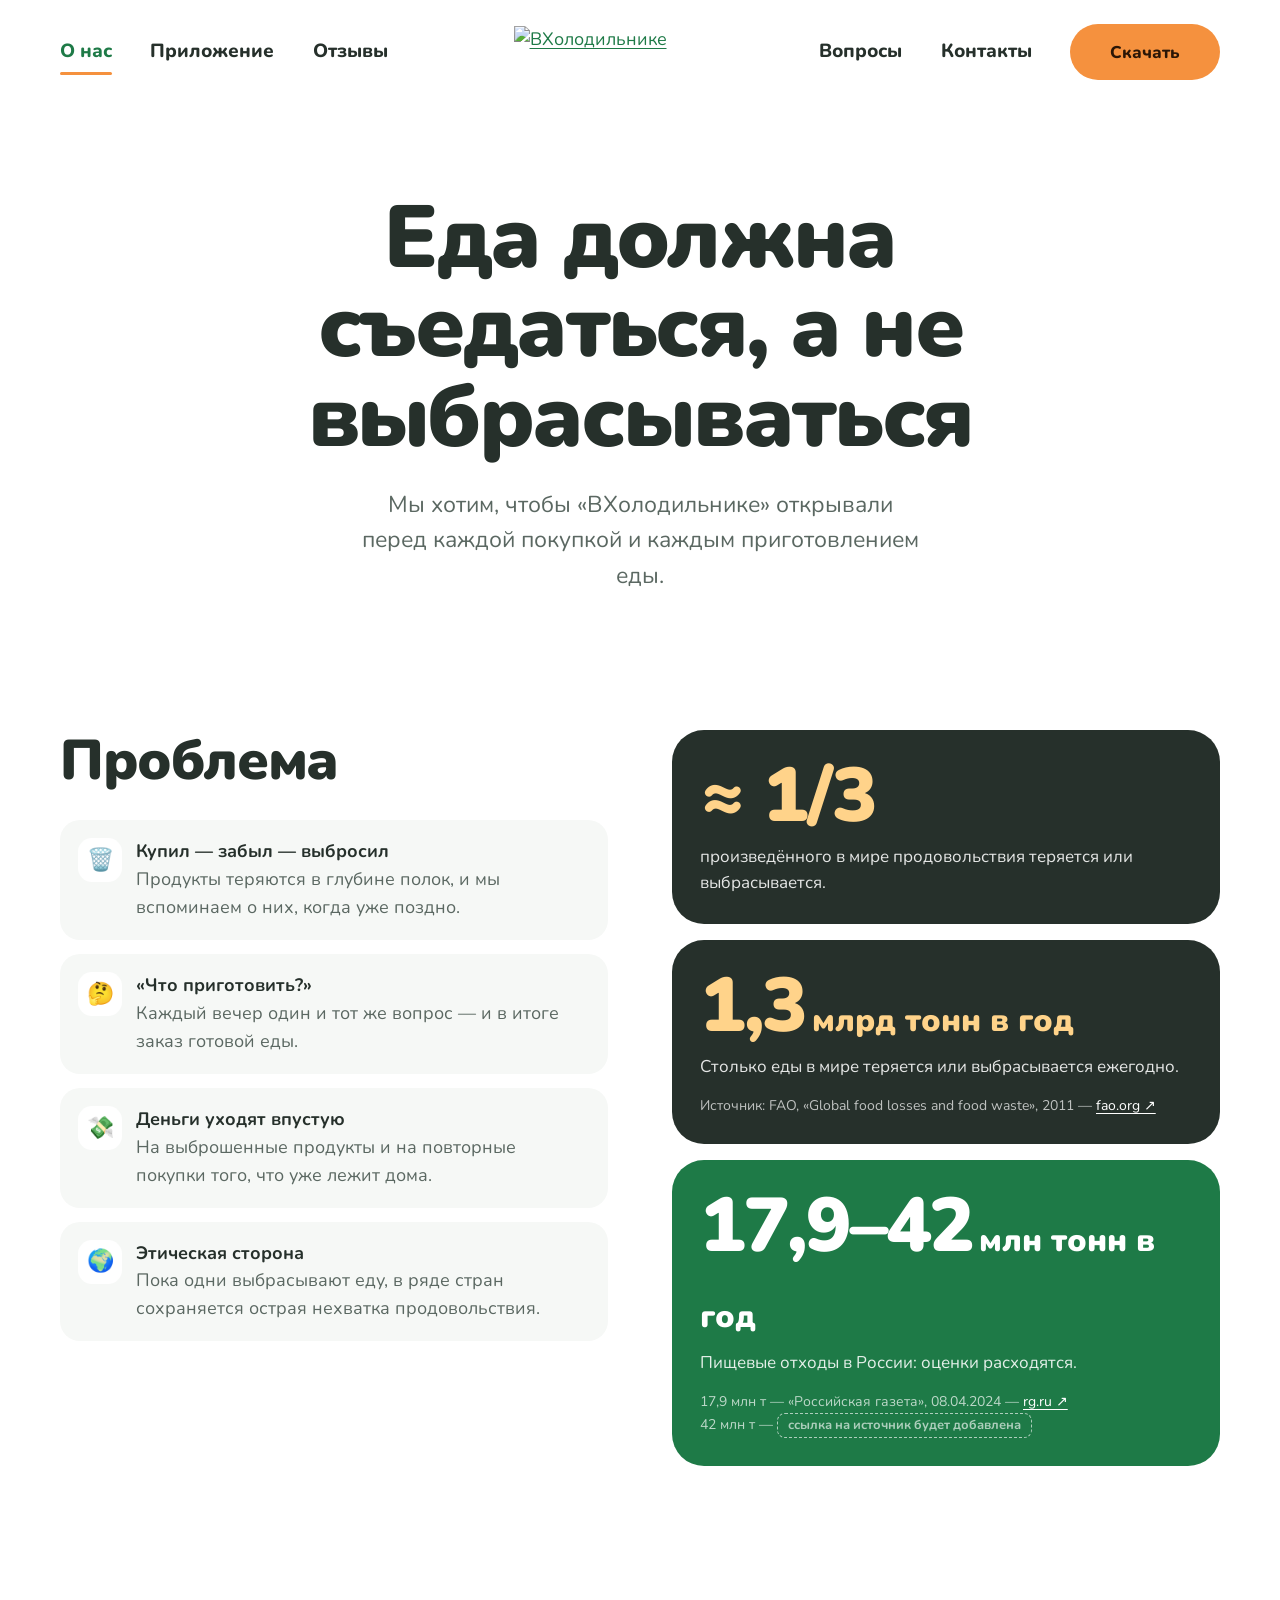
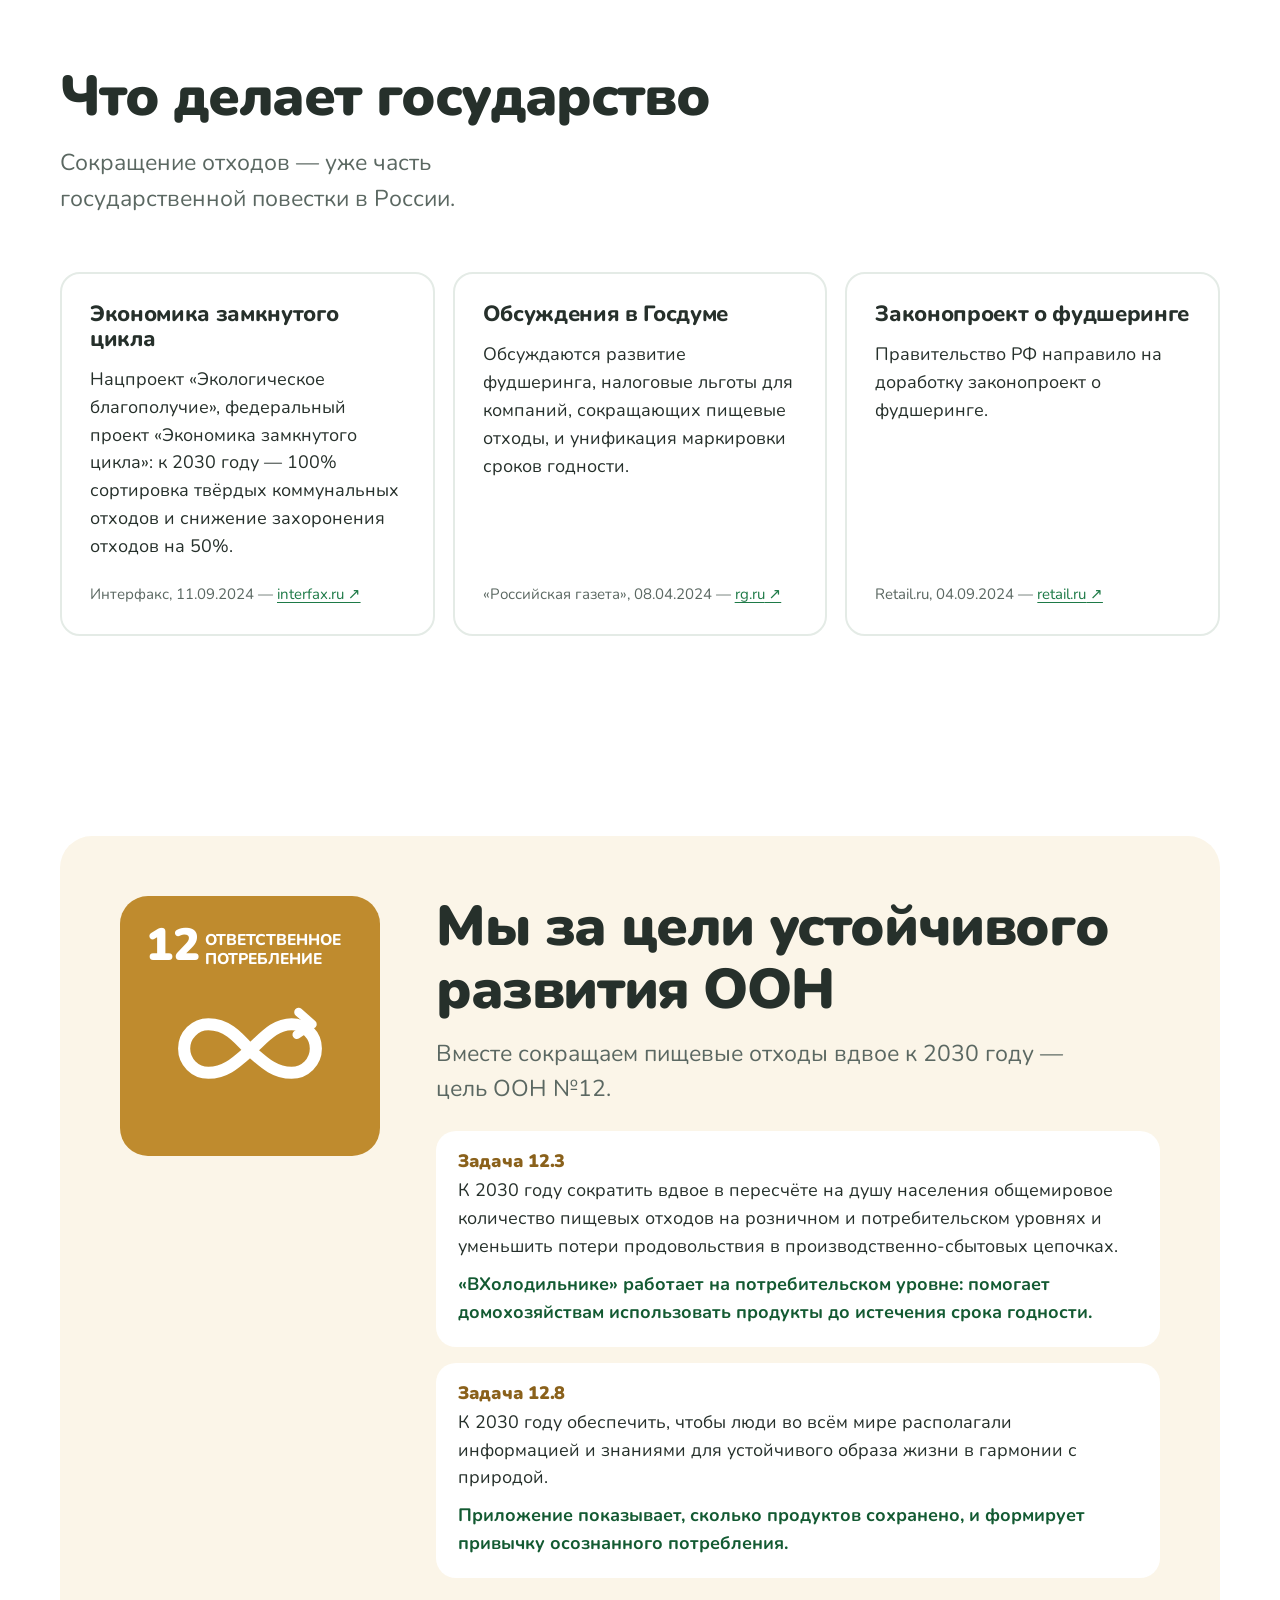
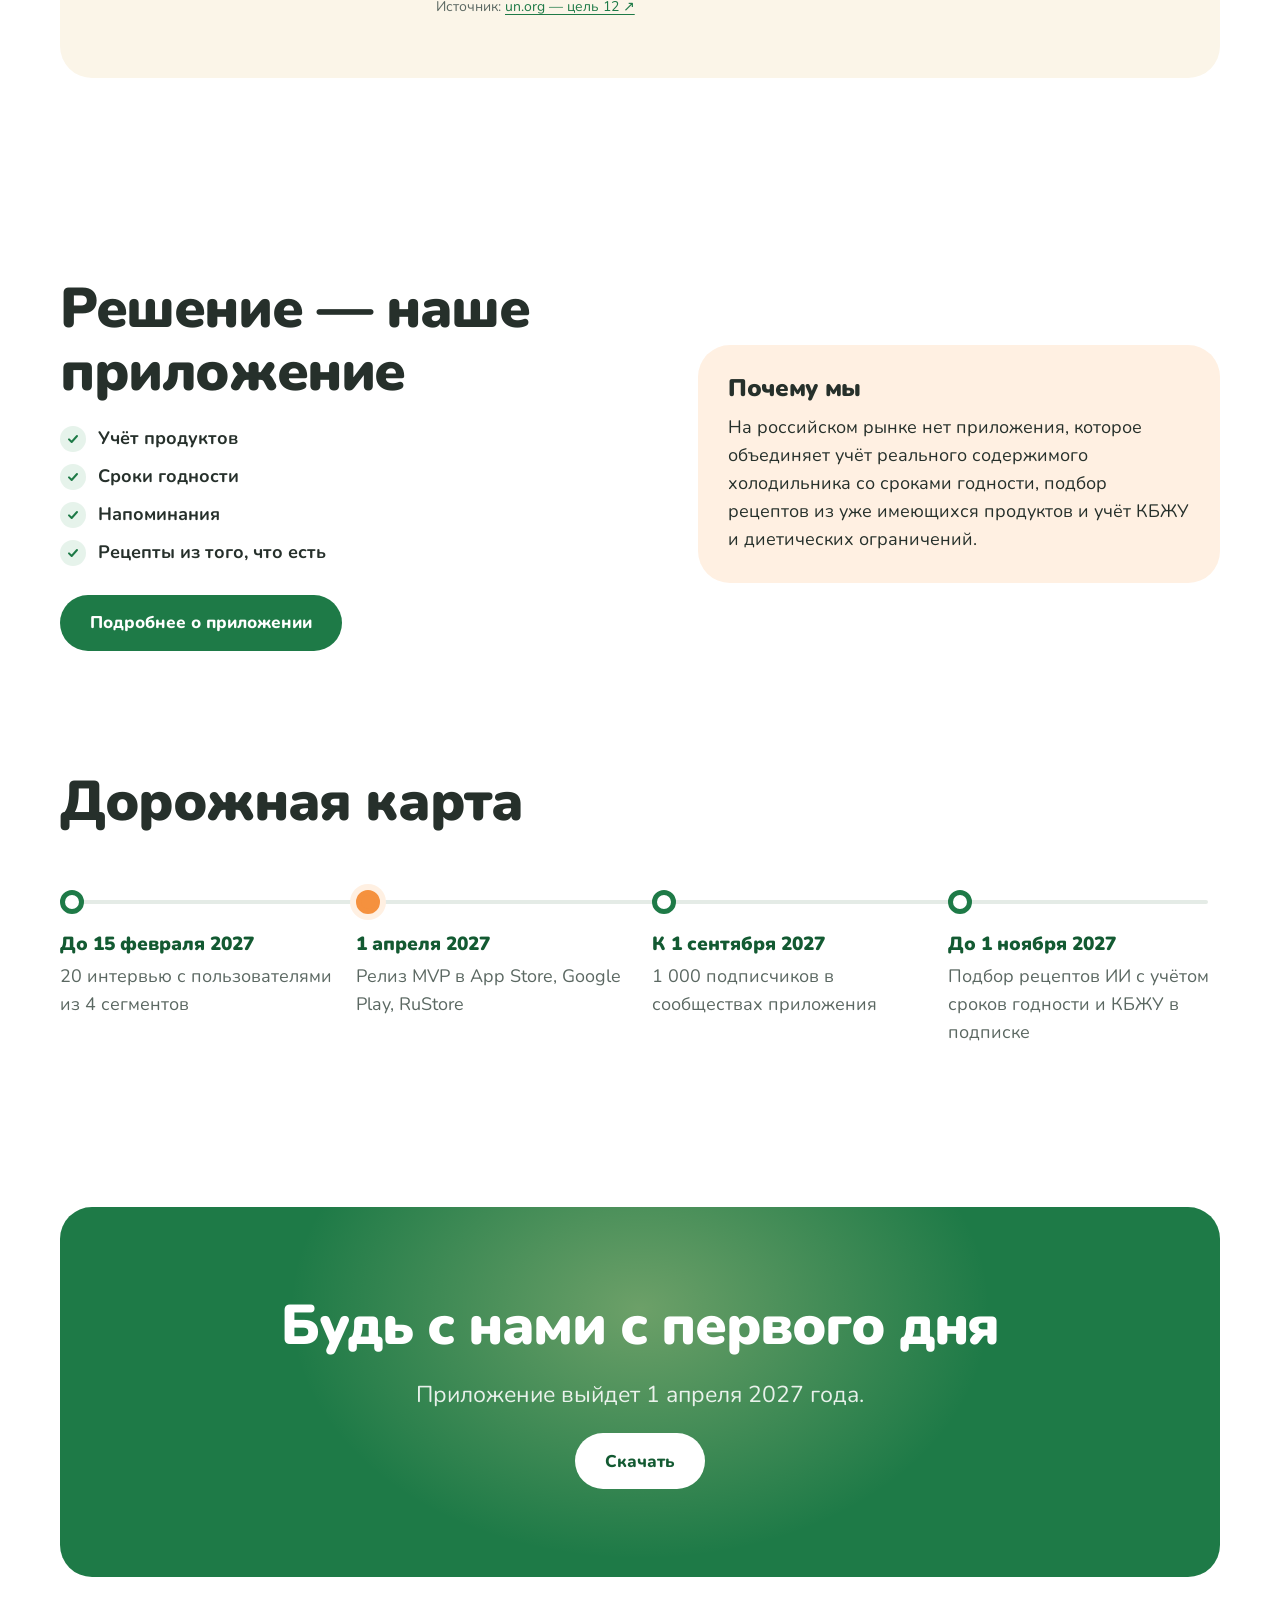
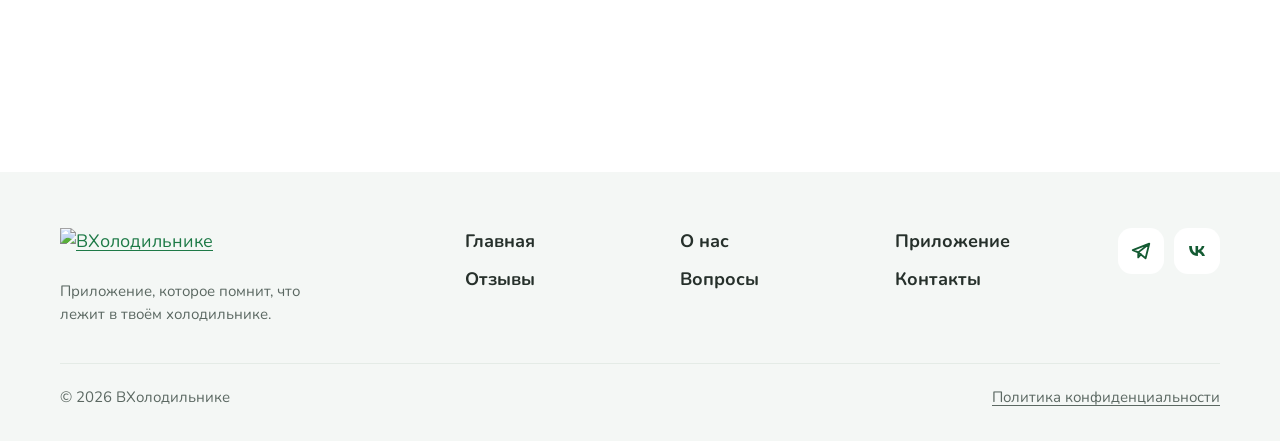
==== about.html @ 12d97aaf "Add files via upload" ====
<!doctype html>
<html lang="ru">
<head>
  <meta charset="utf-8">
  <meta name="viewport" content="width=device-width, initial-scale=1">
  <title>О нас — ВХолодильнике</title>
  <meta name="description" content="Почему мы делаем ВХолодильнике: пищевые отходы в мире и в России, государственная политика и цель устойчивого развития ООН №12.">
  <link rel="icon" type="image/png" href="assets/logo-icon.png">
  <link rel="preconnect" href="https://fonts.googleapis.com">
  <link rel="preconnect" href="https://fonts.gstatic.com" crossorigin>
  <link href="https://fonts.googleapis.com/css2?family=Nunito:wght@400;600;700;800;900&display=swap" rel="stylesheet">
  <link rel="stylesheet" href="styles.css">
</head>
<body>
  <header class="site-header">
    <div class="wrap bar">
      <a class="logo" href="index.html" aria-label="ВХолодильнике — на главную">
        <img src="assets/logo.png" alt="ВХолодильнике" width="720" height="148">
      </a>
      <button class="burger" type="button" aria-label="Открыть меню" aria-expanded="false" aria-controls="menu">
        <span></span><span></span><span></span>
      </button>
      <nav class="menu" id="menu" aria-label="Основное меню">
        <ul class="menu-l">
          <li><a href="about.html" class="is-active" aria-current="page">О нас</a></li>
          <li><a href="app.html">Приложение</a></li>
          <li><a href="reviews.html">Отзывы</a></li>
        </ul>
        <ul class="menu-r">
          <li><a href="faq.html">Вопросы</a></li>
          <li><a href="contacts.html">Контакты</a></li>
          <li><button class="btn btn-accent" type="button" data-open-modal>Скачать</button></li>
        </ul>
      </nav>
    </div>
  </header>

  <main>
    <section class="page-hero">
      <div class="wrap">
        <h1 class="h-display">Еда должна съедаться, а не выбрасываться</h1>
        <p class="lead">Мы хотим, чтобы «ВХолодильнике» открывали перед каждой покупкой и каждым приготовлением еды.</p>
      </div>
    </section>

    <section class="section-tight" id="problem">
      <div class="wrap problem-grid">
        <div class="reveal">
          <h2 class="h-section" style="margin-bottom:28px">Проблема</h2>
          <ul class="pains">
            <li><span class="pi" aria-hidden="true">🗑️</span><div><b>Купил — забыл — выбросил</b><p>Продукты теряются в глубине полок, и мы вспоминаем о них, когда уже поздно.</p></div></li>
            <li><span class="pi" aria-hidden="true">🤔</span><div><b>«Что приготовить?»</b><p>Каждый вечер один и тот же вопрос — и в итоге заказ готовой еды.</p></div></li>
            <li><span class="pi" aria-hidden="true">💸</span><div><b>Деньги уходят впустую</b><p>На выброшенные продукты и на повторные покупки того, что уже лежит дома.</p></div></li>
            <li><span class="pi" aria-hidden="true">🌍</span><div><b>Этическая сторона</b><p>Пока одни выбрасывают еду, в ряде стран сохраняется острая нехватка продовольствия.</p></div></li>
          </ul>
        </div>
        <div class="facts">
          <div class="fact reveal">
            <div class="fact-num">≈ 1/3</div>
            <p>произведённого в мире продовольствия теряется или выбрасывается.</p>
          </div>
          <div class="fact reveal">
            <div class="fact-num"><span data-count="1.3" data-dec="1">1,3</span><small>млрд тонн в год</small></div>
            <p>Столько еды в мире теряется или выбрасывается ежегодно.</p>
            <p class="src">Источник: FAO, «Global food losses and food waste», 2011 — <a class="ext" href="https://www.fao.org/4/mb060e/mb060e00.htm" target="_blank" rel="noopener">fao.org</a></p>
          </div>
          <div class="fact alt reveal">
            <div class="fact-num"><span data-count="17.9" data-dec="1">17,9</span>–<span data-count="42">42</span><small>млн тонн в год</small></div>
            <p>Пищевые отходы в России: оценки расходятся.</p>
            <p class="src">17,9 млн т — «Российская газета», 08.04.2024 — <a class="ext" href="https://rg.ru/2024/04/08/ot-markirovki-do-fudsheringa-kak-izvlech-polzu-ot-pishchevyh-othodov.html" target="_blank" rel="noopener">rg.ru</a><br>
            42 млн т — <span class="placeholder">ссылка на источник будет добавлена</span></p>
          </div>
        </div>
      </div>
    </section>

    <section class="section" id="policy">
      <div class="wrap">
        <div class="section-head reveal">
          <h2 class="h-section">Что делает государство</h2>
          <p class="lead">Сокращение отходов — уже часть государственной повестки в России.</p>
        </div>
        <div class="policy">
          <article class="pcard reveal">
            <h3 class="h-card">Экономика замкнутого цикла</h3>
            <p>Нацпроект «Экологическое благополучие», федеральный проект «Экономика замкнутого цикла»: к 2030 году — 100% сортировка твёрдых коммунальных отходов и снижение захоронения отходов на 50%.</p>
            <p class="src">Интерфакс, 11.09.2024 — <a class="ext" href="https://www.interfax.ru/russia/981620" target="_blank" rel="noopener">interfax.ru</a></p>
          </article>
          <article class="pcard reveal">
            <h3 class="h-card">Обсуждения в Госдуме</h3>
            <p>Обсуждаются развитие фудшеринга, налоговые льготы для компаний, сокращающих пищевые отходы, и унификация маркировки сроков годности.</p>
            <p class="src">«Российская газета», 08.04.2024 — <a class="ext" href="https://rg.ru/2024/04/08/ot-markirovki-do-fudsheringa-kak-izvlech-polzu-ot-pishchevyh-othodov.html" target="_blank" rel="noopener">rg.ru</a></p>
          </article>
          <article class="pcard reveal">
            <h3 class="h-card">Законопроект о фудшеринге</h3>
            <p>Правительство РФ направило на доработку законопроект о фудшеринге.</p>
            <p class="src">Retail.ru, 04.09.2024 — <a class="ext" href="https://www.retail.ru/news/pravitelstvo-rf-poprosilo-dorabotat-zakonoproekt-o-fudsheringe-4-sentyabrya-2024-244614" target="_blank" rel="noopener">retail.ru</a></p>
          </article>
        </div>
      </div>
    </section>

    <section class="section-tight" id="sdg">
      <div class="wrap">
        <div class="sdg reveal">
          <div class="sdg-badge" role="img" aria-label="Знак цели устойчивого развития №12: ответственное потребление">
            <svg viewBox="0 0 120 120" fill="none" aria-hidden="true">
              <text x="0" y="22" fill="#fff" font-family="Nunito, sans-serif" font-weight="900" font-size="26">12</text>
              <text x="34" y="13" fill="#fff" font-family="Nunito, sans-serif" font-weight="800" font-size="9">ОТВЕТСТВЕННОЕ</text>
              <text x="34" y="24" fill="#fff" font-family="Nunito, sans-serif" font-weight="800" font-size="9">ПОТРЕБЛЕНИЕ</text>
              <path d="M60 74c-8-9-14-15-24-15a14 14 0 1 0 0 28c10 0 16-6 24-13s14-15 24-15a14 14 0 1 1 0 28c-10 0-16-6-24-13z" stroke="#fff" stroke-width="7" stroke-linecap="round"/>
              <path d="M88 52l8 7-9 6" stroke="#fff" stroke-width="5" stroke-linecap="round" stroke-linejoin="round"/>
            </svg>
          </div>
          <div>
            <h2 class="h-section">Мы за цели устойчивого развития ООН</h2>
            <p class="lead" style="margin-top:14px;max-width:46ch">Вместе сокращаем пищевые отходы вдвое к 2030 году — цель ООН №12.</p>
            <div class="sdg-goals">
              <div class="goal">
                <h3>Задача 12.3</h3>
                <p>К 2030 году сократить вдвое в пересчёте на душу населения общемировое количество пищевых отходов на розничном и потребительском уровнях и уменьшить потери продовольствия в производственно-сбытовых цепочках.</p>
                <p class="ours">«ВХолодильнике» работает на потребительском уровне: помогает домохозяйствам использовать продукты до истечения срока годности.</p>
              </div>
              <div class="goal">
                <h3>Задача 12.8</h3>
                <p>К 2030 году обеспечить, чтобы люди во всём мире располагали информацией и знаниями для устойчивого образа жизни в гармонии с природой.</p>
                <p class="ours">Приложение показывает, сколько продуктов сохранено, и формирует привычку осознанного потребления.</p>
              </div>
            </div>
            <p class="form-note" style="margin-top:18px">Источник: <a class="ext" href="https://www.un.org/sustainabledevelopment/ru/sustainable-consumption-production/" target="_blank" rel="noopener">un.org — цель 12</a></p>
          </div>
        </div>
      </div>
    </section>

    <section class="section" id="solution">
      <div class="wrap solution">
        <div class="reveal">
          <h2 class="h-section">Решение — наше приложение</h2>
          <ul class="checks">
            <li>Учёт продуктов</li>
            <li>Сроки годности</li>
            <li>Напоминания</li>
            <li>Рецепты из того, что есть</li>
          </ul>
          <a class="btn btn-green" href="app.html">Подробнее о приложении</a>
        </div>
        <div class="why reveal">
          <h3>Почему мы</h3>
          <p>На российском рынке нет приложения, которое объединяет учёт реального содержимого холодильника со сроками годности, подбор рецептов из уже имеющихся продуктов и учёт КБЖУ и диетических ограничений.</p>
        </div>
      </div>
    </section>

    <section class="section-tight" id="roadmap" style="padding-top:0">
      <div class="wrap">
        <div class="section-head reveal">
          <h2 class="h-section">Дорожная карта</h2>
        </div>
        <ol class="roadmap reveal">
          <li class="milestone"><time datetime="2027-02-15">До 15 февраля 2027</time><p>20 интервью с пользователями из 4 сегментов</p></li>
          <li class="milestone key"><time datetime="2027-04-01">1 апреля 2027</time><p>Релиз MVP в App Store, Google Play, RuStore</p></li>
          <li class="milestone"><time datetime="2027-09-01">К 1 сентября 2027</time><p>1 000 подписчиков в сообществах приложения</p></li>
          <li class="milestone"><time datetime="2027-11-01">До 1 ноября 2027</time><p>Подбор рецептов ИИ с учётом сроков годности и КБЖУ в подписке</p></li>
        </ol>
      </div>
    </section>

    <section class="section-tight">
      <div class="wrap">
        <div class="cta-band reveal">
          <h2 class="h-section">Будь с нами с первого дня</h2>
          <p class="lead">Приложение выйдет 1 апреля 2027 года.</p>
          <button class="btn btn-white" type="button" data-open-modal>Скачать</button>
        </div>
      </div>
    </section>
  </main>

  <footer class="site-footer">
    <div class="wrap">
      <div class="foot">
        <div class="foot-logo">
          <a href="index.html" aria-label="ВХолодильнике — на главную"><img src="assets/logo.png" alt="ВХолодильнике" width="720" height="148"></a>
          <p>Приложение, которое помнит, что лежит в твоём холодильнике.</p>
        </div>
        <ul class="foot-links" aria-label="Страницы сайта">
          <li><a href="index.html">Главная</a></li>
          <li><a href="about.html">О нас</a></li>
          <li><a href="app.html">Приложение</a></li>
          <li><a href="reviews.html">Отзывы</a></li>
          <li><a href="faq.html">Вопросы</a></li>
          <li><a href="contacts.html">Контакты</a></li>
        </ul>
        <div class="socials" aria-label="Соцсети">
          <button type="button" aria-label="Telegram" data-toast="Ссылки на наши сообщества появятся совсем скоро">
            <svg viewBox="0 0 24 24" fill="none" stroke="currentColor" stroke-width="2" stroke-linejoin="round" stroke-linecap="round"><path d="M21 4L3 11l6 2.5M21 4l-4 16-8-6.5M21 4L9 13.5V19l3-3.5"/></svg>
          </button>
          <button type="button" aria-label="ВКонтакте" data-toast="Ссылки на наши сообщества появятся совсем скоро">
            <svg viewBox="0 0 24 24" fill="currentColor"><path d="M12.8 17.5C6.9 17.5 3.5 13.4 3.4 6.6h3c.1 5 2.3 7.1 4 7.5V6.6h2.8v4.3c1.7-.2 3.5-2.1 4.1-4.3h2.8c-.5 2.6-2.4 4.5-3.8 5.3 1.4.6 3.6 2.3 4.4 5.6h-3.1c-.7-2.2-2.4-3.8-4.6-4v4h-.2z"/></svg>
          </button>
        </div>
      </div>
      <div class="foot-bottom">
        <span>© 2026 ВХолодильнике</span>
        <a href="privacy.html">Политика конфиденциальности</a>
      </div>
    </div>
  </footer>

  <script src="script.js"></script>
</body>
</html>
---- styles.css ----
/* ВХолодильнике — общий стиль сайта */

:root {
  --green: #1e7a47;
  --green-deep: #135a32;
  --green-soft: #e6f3eb;
  --orange: #f5913e;
  --orange-deep: #c9621a;
  --orange-soft: #fff0e2;
  --glow: #fff4d6;
  --ink: #26302b;
  --muted: #5b6862;
  --line: #e4ebe6;
  --bg: #ffffff;

  --ok: #2e9a5a;
  --warn: #e9b324;
  --bad: #e5533d;

  --radius-s: 12px;
  --radius-m: 20px;
  --radius-l: 32px;
  --pill: 999px;

  --wrap: 1160px;
  --gutter: clamp(16px, 4vw, 40px);
  --font: "Nunito", system-ui, -apple-system, "Segoe UI", Roboto, sans-serif;
}

*,
*::before,
*::after { box-sizing: border-box; }

html { scroll-behavior: smooth; -webkit-text-size-adjust: 100%; }
@media (prefers-reduced-motion: reduce) {
  html { scroll-behavior: auto; }
  *, *::before, *::after { animation-duration: .01ms !important; transition-duration: .01ms !important; }
}

body {
  margin: 0;
  font-family: var(--font);
  font-size: 18px;
  line-height: 1.55;
  color: var(--ink);
  background: var(--bg);
  overflow-x: hidden;
}

img, svg { display: block; max-width: 100%; }
a { color: var(--green); text-underline-offset: 3px; }
a:hover { color: var(--green-deep); }
h1, h2, h3, h4 { margin: 0; line-height: 1.12; letter-spacing: -0.015em; }
p { margin: 0; }
ul, ol { margin: 0; padding: 0; }

:focus-visible { outline: 3px solid var(--orange); outline-offset: 3px; border-radius: 6px; }

.sr-only {
  position: absolute; width: 1px; height: 1px; padding: 0; margin: -1px;
  overflow: hidden; clip: rect(0 0 0 0); white-space: nowrap; border: 0;
}

.wrap { width: 100%; max-width: calc(var(--wrap) + var(--gutter) * 2); margin: 0 auto; padding: 0 var(--gutter); }

/* ---------- Кнопки ---------- */
.btn {
  display: inline-flex; align-items: center; justify-content: center; gap: 10px;
  min-height: 56px; padding: 0 30px;
  font: 800 17px/1 var(--font);
  border: 0; border-radius: var(--pill);
  text-decoration: none; cursor: pointer;
  transition: transform .18s ease, background-color .18s ease, box-shadow .18s ease;
}
.btn:hover { transform: translateY(-2px); }
.btn:active { transform: translateY(0); }

.btn-accent { background: var(--orange); color: #2b1606; }
.btn-accent:hover { background: #f8a35c; color: #2b1606; box-shadow: 0 10px 24px -10px rgba(245, 145, 62, .8); }

.btn-green { background: var(--green); color: #fff; }
.btn-green:hover { background: var(--green-deep); color: #fff; box-shadow: 0 10px 24px -10px rgba(19, 90, 50, .7); }

.btn-ghost { background: var(--green-soft); color: var(--green-deep); }
.btn-ghost:hover { background: #d6ecdf; color: var(--green-deep); }

.btn-white { background: #fff; color: var(--green-deep); }
.btn-white:hover { background: var(--glow); color: var(--green-deep); }

/* Кнопки «Скоро в сторе» */
.stores { display: flex; flex-wrap: wrap; justify-content: center; gap: 12px; }
.store {
  display: inline-flex; align-items: center; gap: 12px;
  min-height: 60px; padding: 8px 22px 8px 16px;
  background: var(--ink); color: #fff;
  border: 0; border-radius: 16px; cursor: pointer;
  font-family: var(--font); text-align: left;
  transition: transform .18s ease, background-color .18s ease;
}
.store:hover { transform: translateY(-2px); background: #34413a; }
.store svg { width: 26px; height: 26px; flex: none; }
.store small { display: block; font-size: 12px; font-weight: 600; opacity: .75; line-height: 1.2; }
.store b { display: block; font-size: 17px; font-weight: 800; line-height: 1.2; }

/* ---------- Шапка ---------- */
.site-header {
  position: sticky; top: env(safe-area-inset-top, 0px); z-index: 50;
  background: rgba(255, 255, 255, .92);
  backdrop-filter: saturate(1.4) blur(10px);
  -webkit-backdrop-filter: saturate(1.4) blur(10px);
  transition: box-shadow .2s ease;
}
.site-header.is-scrolled { box-shadow: 0 1px 0 var(--line); }

.bar {
  display: flex; align-items: center; justify-content: space-between;
  min-height: 76px;
}
.logo { display: inline-flex; align-items: center; }
.logo img { height: 40px; width: auto; }

.burger {
  display: inline-flex; flex-direction: column; justify-content: center; gap: 5px;
  width: 48px; height: 48px; padding: 0 12px;
  background: var(--green-soft); border: 0; border-radius: 14px; cursor: pointer;
}
.burger span { display: block; height: 3px; border-radius: 3px; background: var(--green-deep); transition: transform .2s ease, opacity .2s ease; }
.burger[aria-expanded="true"] span:nth-child(1) { transform: translateY(8px) rotate(45deg); }
.burger[aria-expanded="true"] span:nth-child(2) { opacity: 0; }
.burger[aria-expanded="true"] span:nth-child(3) { transform: translateY(-8px) rotate(-45deg); }

.menu {
  position: absolute; left: 0; right: 0; top: 100%;
  display: none; flex-direction: column; gap: 4px;
  padding: 12px var(--gutter) 24px;
  background: #fff; box-shadow: 0 18px 30px -18px rgba(38, 48, 43, .35);
}
.menu.is-open { display: flex; }
.menu ul { list-style: none; display: flex; flex-direction: column; }
.menu a:not(.btn) {
  display: block; padding: 12px 4px;
  font-weight: 800; font-size: 20px; color: var(--ink); text-decoration: none;
  border-bottom: 1px solid var(--line);
}
.menu a:not(.btn):hover { color: var(--green); }
.menu a.is-active { color: var(--green); }
.menu .btn { margin-top: 14px; width: 100%; }

@media (min-width: 1100px) {
  .bar { display: grid; grid-template-columns: 1fr auto 1fr; min-height: 104px; }
  .burger { display: none; }
  .logo { grid-column: 2; grid-row: 1; padding: 0 28px; }
  .logo img { height: 52px; }
  .menu { display: contents; }
  .menu ul { flex-direction: row; align-items: center; gap: clamp(20px, 3vw, 52px); }
  .menu-l { grid-column: 1; grid-row: 1; justify-self: start; }
  .menu-r { grid-column: 3; grid-row: 1; justify-self: end; }
  .menu a:not(.btn) {
    position: relative; padding: 8px 0; font-size: 19px; border: 0;
  }
  .menu a:not(.btn)::after {
    content: ""; position: absolute; left: 0; right: 0; bottom: 0; height: 3px;
    border-radius: 3px; background: var(--orange);
    transform: scaleX(0); transition: transform .2s ease;
  }
  .menu a:not(.btn):hover::after,
  .menu a.is-active::after { transform: scaleX(1); }
  .menu .btn { margin: 0; width: auto; min-width: 150px; }
}

/* ---------- Типографика секций ---------- */
.section { padding: clamp(64px, 10vw, 120px) 0; }
.section-tight { padding: clamp(48px, 7vw, 80px) 0; }

.h-display {
  font-size: clamp(42px, 8.4vw, 104px);
  font-weight: 900; line-height: 1.02; letter-spacing: -0.03em;
}
.h-section {
  font-size: clamp(32px, 5vw, 56px);
  font-weight: 900; letter-spacing: -0.025em;
}
.h-card { font-size: 22px; font-weight: 800; }
.lead { font-size: clamp(18px, 2.1vw, 23px); color: var(--muted); max-width: 40ch; }
.section-head { display: grid; gap: 16px; margin-bottom: clamp(36px, 5vw, 56px); max-width: 760px; }
.section-head.center { margin-left: auto; margin-right: auto; text-align: center; justify-items: center; }

/* ---------- Hero ---------- */
.hero { position: relative; padding: clamp(48px, 8vw, 110px) 0 0; text-align: center; overflow: hidden; }
.hero .h-display { max-width: 17ch; margin: 0 auto; text-wrap: balance; }
.hero .lead { margin: 28px auto 0; max-width: 36ch; }
.hero-actions { display: grid; gap: 22px; justify-items: center; margin-top: 40px; }

.hero-stage { position: relative; margin-top: clamp(56px, 8vw, 88px); display: flex; justify-content: center; }
/* Тёплый «свет из холодильника» за телефоном */
.hero-stage::before {
  content: ""; position: absolute; left: 50%; top: 4%;
  width: min(980px, 140vw); aspect-ratio: 1.6;
  transform: translateX(-50%);
  background: radial-gradient(closest-side, #ffe7a6 0%, var(--glow) 45%, rgba(255, 244, 214, 0) 100%);
  z-index: -1;
}
.hero-stage { padding-bottom: 64px; }


.float-chip {
  position: absolute; z-index: 2;
  display: inline-flex; align-items: center; gap: 10px;
  padding: 12px 18px; border-radius: 18px;
  background: #fff; font-weight: 800; font-size: 15px; text-align: left;
  box-shadow: 0 16px 40px -18px rgba(38, 48, 43, .45);
}
.float-chip .dot { width: 10px; height: 10px; border-radius: 50%; flex: none; }
.float-chip.c1 { top: 30%; right: calc(50% + 128px); }
.float-chip.c2 { top: 60%; left: calc(50% + 128px); }
@media (max-width: 760px) { .float-chip { display: none; } }

/* ---------- Форма email ---------- */
.launch-form { width: 100%; max-width: 520px; }
.launch-form .row {
  display: flex; gap: 8px; padding: 6px;
  background: #fff; border: 2px solid var(--line); border-radius: var(--pill);
  transition: border-color .18s ease;
}
.launch-form .row:focus-within { border-color: var(--green); }
.launch-form input {
  flex: 1; min-width: 0; padding: 0 18px;
  font: 600 17px var(--font); color: var(--ink);
  background: transparent; border: 0; outline: none;
}
.launch-form .btn { min-height: 50px; padding: 0 22px; white-space: nowrap; }
.form-note { margin-top: 10px; font-size: 14px; color: var(--muted); }
.form-msg { min-height: 0; margin-top: 10px; font-size: 15px; font-weight: 700; color: var(--bad); }
.form-done {
  display: flex; align-items: center; gap: 12px; justify-content: center;
  padding: 16px 22px; border-radius: 20px;
  background: var(--green-soft); color: var(--green-deep); font-weight: 800;
}
.form-done svg { width: 26px; height: 26px; flex: none; }
@media (max-width: 480px) {
  .launch-form .row { flex-direction: column; border-radius: 22px; padding: 8px; }
  .launch-form input { min-height: 48px; }
  .launch-form .btn { width: 100%; }
}

/* ---------- Телефон (общий макет) ---------- */
.phone {
  position: relative; flex: none;
  width: 290px; aspect-ratio: 290 / 600;
  padding: 11px; border-radius: 48px;
  background: #1d2420;
  box-shadow: 0 40px 80px -30px rgba(19, 50, 33, .55), inset 0 0 0 2px #3a443f;
}
.phone::before {
  content: ""; position: absolute; top: 20px; left: 50%; transform: translateX(-50%);
  width: 92px; height: 26px; border-radius: 20px; background: #1d2420; z-index: 3;
}
.screen {
  position: relative; height: 100%; overflow: hidden;
  border-radius: 38px; background: #f6f8f6;
  font-size: 13px; line-height: 1.35; text-align: left; color: var(--ink);
  display: flex; flex-direction: column;
}
.status {
  display: flex; justify-content: space-between; align-items: center;
  padding: 16px 26px 6px; font-size: 13px; font-weight: 800;
}
.status i { display: inline-block; width: 22px; height: 11px; border: 2px solid currentColor; border-radius: 4px; position: relative; }
.status i::after { content: ""; position: absolute; inset: 1px 5px 1px 1px; background: currentColor; border-radius: 1px; }
.app-top { padding: 22px 18px 10px; }
.app-top h4 { font-size: 22px; font-weight: 900; }
.app-top p { color: var(--muted); font-weight: 600; margin-top: 2px; }

.search { margin: 8px 18px 6px; padding: 9px 14px; border-radius: 12px; background: #fff; color: #93a099; font-weight: 600; box-shadow: inset 0 0 0 1px var(--line); }

.items { list-style: none; padding: 6px 12px; display: grid; gap: 7px; }
.item {
  display: flex; align-items: center; gap: 10px;
  padding: 8px 10px; background: #fff; border-radius: 14px;
  box-shadow: 0 1px 0 var(--line);
}
.item .em { width: 36px; height: 36px; border-radius: 11px; display: grid; place-items: center; font-size: 20px; background: var(--glow); flex: none; }
.item b { display: block; font-size: 14px; }
.item small { color: var(--muted); font-weight: 600; }
.item .tag { margin-left: auto; white-space: normal; max-width: 92px; text-align: center; line-height: 1.2; }

.tag {
  display: inline-block; padding: 4px 9px; border-radius: var(--pill);
  font-size: 11px; font-weight: 800; white-space: nowrap;
}
.tag-ok { background: #dcf1e3; color: #1b6b3c; }
.tag-warn { background: #fdf0c4; color: #7a5800; }
.tag-bad { background: #fde1dc; color: #a8301d; }

.tabbar {
  margin-top: auto; display: flex; justify-content: space-around; align-items: center;
  padding: 10px 14px 20px; background: #fff; border-top: 1px solid var(--line);
}
.tabbar span { width: 22px; height: 22px; border-radius: 7px; background: #dfe6e1; }
.tabbar span.on { background: var(--green); }
.tabbar .fab { width: 44px; height: 44px; border-radius: 50%; background: var(--orange); color: #2b1606; display: grid; place-items: center; font-size: 26px; font-weight: 800; margin-top: -26px; box-shadow: 0 8px 16px -6px rgba(245,145,62,.8); }

/* Экран блокировки */
.screen.lock { background: linear-gradient(170deg, #1e7a47 0%, #0f3d24 100%); color: #fff; }
.lock-time { text-align: center; margin-top: 46px; }
.lock-time b { display: block; font-size: 64px; font-weight: 800; letter-spacing: -0.03em; line-height: 1; }
.lock-time span { font-weight: 700; opacity: .85; }
.push {
  margin: 34px 12px 0; padding: 12px; border-radius: 20px;
  background: rgba(255, 255, 255, .9); color: var(--ink);
  backdrop-filter: blur(6px);
  animation: push-in 1s cubic-bezier(.2,.9,.3,1.2) .4s both;
}
.push-head { display: flex; align-items: center; gap: 8px; font-size: 12px; font-weight: 700; color: var(--muted); }
.push-head img { width: 22px; height: 22px; border-radius: 6px; background: #fff; object-fit: contain; }
.push-head time { margin-left: auto; }
.push p { margin-top: 6px; font-size: 14px; line-height: 1.35; }
.push p b { display: block; }
@keyframes push-in { from { opacity: 0; transform: translateY(-18px) scale(.96); } }
.lock-bottom { margin-top: auto; display: flex; justify-content: space-between; padding: 0 34px 30px; }
.lock-bottom span { width: 42px; height: 42px; border-radius: 50%; background: rgba(255,255,255,.18); }

/* Рецепты */
.recipes { padding: 6px 12px; display: grid; gap: 9px; }
.recipe { background: #fff; border-radius: 16px; overflow: hidden; box-shadow: 0 1px 0 var(--line); }
.recipe .pic { height: 66px; display: grid; place-items: center; font-size: 34px; letter-spacing: 4px; }
.recipe .body { padding: 8px 12px 11px; }
.recipe b { display: block; font-size: 14px; margin-bottom: 5px; }
.recipe small { color: var(--muted); font-weight: 600; margin-left: 6px; }

/* Добавление продукта */
.form-screen { padding: 4px 16px; display: grid; gap: 12px; }
.fld label { display: block; font-size: 12px; font-weight: 800; color: var(--muted); margin-bottom: 5px; }
.fld .val { padding: 11px 13px; background: #fff; border-radius: 12px; box-shadow: inset 0 0 0 2px var(--green); font-weight: 700; font-size: 15px; }
.fld .val.plain { box-shadow: inset 0 0 0 1px var(--line); display: flex; justify-content: space-between; }
.chips { display: flex; flex-wrap: wrap; gap: 6px; }
.chip { padding: 6px 11px; border-radius: var(--pill); background: #fff; box-shadow: inset 0 0 0 1px var(--line); font-weight: 700; font-size: 12px; }
.chip.on { background: var(--green); color: #fff; box-shadow: none; }
.screen-btn { margin: 4px 0 0; padding: 13px; border-radius: 14px; background: var(--green); color: #fff; font-weight: 800; text-align: center; font-size: 15px; }

/* Статистика */
.stat-hero { margin: 8px 14px; padding: 16px; border-radius: 20px; background: var(--green); color: #fff; }
.stat-hero small { font-weight: 700; opacity: .9; }
.stat-hero b { display: block; font-size: 52px; font-weight: 900; line-height: 1.05; }
.bars { margin: 10px 14px 0; padding: 14px 14px 10px; background: #fff; border-radius: 18px; box-shadow: 0 1px 0 var(--line); }
.bars-title { font-weight: 800; font-size: 13px; margin-bottom: 10px; }
.bars-grid { display: grid; grid-template-columns: repeat(4, 1fr); gap: 12px; align-items: end; height: 110px; }
.bars-grid div { display: grid; gap: 6px; justify-items: center; align-self: stretch; align-content: end; font-size: 11px; font-weight: 700; color: var(--muted); }
.bars-grid i { display: block; width: 100%; border-radius: 8px 8px 4px 4px; background: var(--orange); }
.bars-grid em { font-style: normal; font-weight: 800; color: var(--ink); font-size: 12px; }
.streak { margin: 10px 14px; padding: 12px 14px; border-radius: 16px; background: var(--glow); font-weight: 700; font-size: 13px; display: flex; gap: 10px; align-items: center; }
.streak span { font-size: 22px; }

/* ---------- Шаги ---------- */
.steps { list-style: none; display: grid; gap: 20px; counter-reset: step; }
.step { position: relative; display: grid; gap: 14px; padding: 28px 24px 30px; border-radius: var(--radius-m); background: #fff; border: 2px solid var(--line); }
.step-num {
  position: absolute; top: 20px; right: 22px;
  font-size: 44px; font-weight: 900; line-height: 1; color: #a9d3b8;
}
.step-icon { width: 64px; height: 64px; border-radius: 20px; display: grid; place-items: center; background: var(--glow); color: var(--green); }
.step-icon svg { width: 34px; height: 34px; }
.step p { color: var(--muted); }
@media (min-width: 720px) { .steps { grid-template-columns: repeat(2, 1fr); } }
@media (min-width: 1040px) { .steps { grid-template-columns: repeat(4, 1fr); } }

/* ---------- Аудитории ---------- */
.audience { display: grid; gap: 20px; }
@media (min-width: 760px) { .audience { grid-template-columns: repeat(2, 1fr); } }
.aud {
  display: grid; gap: 16px; align-content: start;
  padding: 30px; border-radius: var(--radius-l); background: var(--green-soft);
}
.aud:nth-child(2) { background: var(--orange-soft); }
.aud:nth-child(3) { background: var(--glow); }
.aud:nth-child(4) { background: #eef1ef; }
.aud-head { display: flex; align-items: center; gap: 16px; }
.aud-emoji { width: 60px; height: 60px; border-radius: 18px; background: #fff; display: grid; place-items: center; font-size: 30px; flex: none; }
.aud-age { display: block; font-weight: 800; color: var(--muted); font-size: 15px; }
.aud > p { color: var(--ink); }
.aud dl { margin: 0; display: grid; gap: 10px; }
.aud dl div { padding: 14px 16px; background: rgba(255,255,255,.75); border-radius: 16px; }
.aud dt { font-weight: 800; font-size: 14px; color: var(--muted); }
.aud dd { margin: 2px 0 0; font-weight: 700; }

/* ---------- Выгоды ---------- */
.benefits-band { background: var(--glow); border-radius: var(--radius-l); padding: clamp(32px, 5vw, 64px); }
.benefits { list-style: none; display: grid; gap: 28px 40px; }
@media (min-width: 760px) { .benefits { grid-template-columns: repeat(2, 1fr); } }
.benefit { display: grid; grid-template-columns: 64px 1fr; gap: 18px; align-items: start; }
.benefit-icon { width: 64px; height: 64px; border-radius: 50%; background: #fff; display: grid; place-items: center; color: var(--green); }
.benefit-icon svg { width: 32px; height: 32px; }
.benefit h3 { font-size: 22px; font-weight: 900; margin-bottom: 4px; }
.benefit p { color: var(--muted); }

/* ---------- Переходы на страницы ---------- */
.jump { display: grid; gap: 20px; }
@media (min-width: 760px) { .jump { grid-template-columns: repeat(2, 1fr); } }
.jump a {
  display: grid; gap: 10px; padding: 34px; border-radius: var(--radius-l);
  text-decoration: none; color: var(--ink); background: #fff; border: 2px solid var(--line);
  transition: border-color .2s ease, transform .2s ease;
}
.jump a:hover { border-color: var(--green); transform: translateY(-3px); color: var(--ink); }
.jump h3 { font-size: 28px; font-weight: 900; }
.jump p { color: var(--muted); }
.jump .go { margin-top: 8px; font-weight: 800; color: var(--green); display: inline-flex; gap: 8px; align-items: center; }
.jump .go svg { width: 20px; height: 20px; transition: transform .2s ease; }
.jump a:hover .go svg { transform: translateX(4px); }

/* ---------- Финальный CTA ---------- */
.cta-band {
  position: relative; overflow: hidden;
  padding: clamp(44px, 7vw, 88px) clamp(24px, 5vw, 72px);
  border-radius: var(--radius-l); background: var(--green); color: #fff; text-align: center;
  display: grid; justify-items: center; gap: 20px;
}
.cta-band::before {
  content: ""; position: absolute; top: -40%; left: 50%; transform: translateX(-50%);
  width: 700px; height: 500px; border-radius: 50%;
  background: radial-gradient(closest-side, rgba(255, 231, 166, .35), rgba(255, 231, 166, 0));
  pointer-events: none;
}
.cta-band > * { position: relative; }
.cta-band .lead { color: rgba(255,255,255,.88); max-width: 34ch; }
.cta-band .launch-form .row { border-color: transparent; }
.cta-band .form-note { color: rgba(255,255,255,.75); }
.cta-band .form-msg { color: #ffd2c8; }

/* ---------- Подстраницы: шапка страницы ---------- */
.page-hero { padding: clamp(40px, 7vw, 96px) 0 clamp(32px, 5vw, 56px); text-align: center; }
.page-hero .h-display { font-size: clamp(40px, 7vw, 88px); max-width: 15ch; margin: 0 auto; }
.page-hero .lead { margin: 24px auto 0; }

/* ---------- О нас: проблема ---------- */
.problem-grid { display: grid; gap: 40px; align-items: start; }
@media (min-width: 960px) { .problem-grid { grid-template-columns: 1fr 1fr; gap: 64px; } }
.pains { list-style: none; display: grid; gap: 14px; }
.pains li { display: grid; grid-template-columns: 44px 1fr; gap: 14px; align-items: start; padding: 18px; border-radius: var(--radius-m); background: #f6f8f6; }
.pains .pi { width: 44px; height: 44px; border-radius: 14px; background: #fff; display: grid; place-items: center; font-size: 22px; }
.pains b { display: block; }
.pains p { color: var(--muted); }

.facts { display: grid; gap: 16px; }
.fact { padding: 28px; border-radius: var(--radius-l); background: var(--ink); color: #fff; }
.fact.alt { background: var(--green); }
.fact-num { font-size: clamp(48px, 7vw, 76px); font-weight: 900; line-height: 1; letter-spacing: -0.03em; color: #ffd38a; }
.fact.alt .fact-num { color: #fff; }
.fact-num small { font-size: .42em; letter-spacing: 0; margin-left: 6px; }
.fact p { margin-top: 10px; font-size: 17px; color: rgba(255,255,255,.88); }
.fact .src { margin-top: 14px; font-size: 14px; color: rgba(255,255,255,.7); }
.fact .src a { color: #fff; }
.placeholder {
  display: inline-block; padding: 2px 10px; border-radius: 8px;
  border: 1.5px dashed currentColor; font-weight: 700; font-size: .92em; opacity: .9;
}

/* Политика */
.policy { display: grid; gap: 18px; }
@media (min-width: 900px) { .policy { grid-template-columns: repeat(3, 1fr); } }
.pcard { display: flex; flex-direction: column; gap: 14px; padding: 28px; border-radius: var(--radius-m); border: 2px solid var(--line); }
.pcard p { color: var(--ink); }
.pcard .src { margin-top: auto; padding-top: 8px; font-size: 15px; color: var(--muted); }
.ext::after { content: " ↗"; }

/* ЦУР 12 */
.sdg { display: grid; gap: 32px; padding: clamp(28px, 5vw, 60px); border-radius: var(--radius-l); background: #fbf5e8; }
@media (min-width: 960px) { .sdg { grid-template-columns: 260px 1fr; gap: 56px; } }
.sdg-badge { width: 100%; max-width: 260px; aspect-ratio: 1; border-radius: 28px; background: #bf8b2e; color: #fff; display: grid; place-items: center; padding: 26px; }
.sdg-badge svg { width: 100%; height: auto; }
.sdg-goals { display: grid; gap: 16px; margin-top: 24px; }
.goal { padding: 20px 22px; border-radius: var(--radius-m); background: #fff; }
.goal h3 { font-size: 18px; font-weight: 900; color: #8a611b; margin-bottom: 6px; }
.goal p + p { margin-top: 10px; }
.goal .ours { font-weight: 700; color: var(--green-deep); }

/* Решение */
.solution { display: grid; gap: 32px; align-items: center; }
@media (min-width: 960px) { .solution { grid-template-columns: 1.1fr 1fr; gap: 64px; } }
.checks { list-style: none; display: grid; gap: 10px; margin: 22px 0 28px; }
.checks li { display: flex; gap: 12px; align-items: center; font-weight: 700; }
.checks li::before { content: ""; width: 26px; height: 26px; flex: none; border-radius: 50%; background: var(--green-soft) url("data:image/svg+xml,%3Csvg xmlns='http://www.w3.org/2000/svg' viewBox='0 0 24 24' fill='none' stroke='%231e7a47' stroke-width='3' stroke-linecap='round' stroke-linejoin='round'%3E%3Cpath d='M6 12.5l4 4 8-9'/%3E%3C/svg%3E") center / 16px no-repeat; }
.why { padding: 30px; border-radius: var(--radius-l); background: var(--orange-soft); }
.why h3 { font-size: 24px; font-weight: 900; margin-bottom: 12px; }

/* Дорожная карта */
.roadmap { list-style: none; position: relative; display: grid; gap: 28px; padding-left: 34px; }
.roadmap::before { content: ""; position: absolute; left: 10px; top: 8px; bottom: 8px; width: 4px; border-radius: 4px; background: var(--line); }
.milestone { position: relative; }
.milestone::before {
  content: ""; position: absolute; left: -34px; top: 4px;
  width: 24px; height: 24px; border-radius: 50%; background: #fff; border: 5px solid var(--green);
}
.milestone.key::before { background: var(--orange); border-color: var(--orange); box-shadow: 0 0 0 6px var(--orange-soft); }
.milestone time { display: block; font-weight: 900; font-size: 19px; color: var(--green-deep); }
.milestone p { color: var(--muted); margin-top: 4px; max-width: 32ch; }
@media (min-width: 900px) {
  .roadmap { grid-template-columns: repeat(4, 1fr); gap: 24px; padding: 40px 0 0; }
  .roadmap::before { left: 12px; right: 12px; top: 10px; bottom: auto; width: auto; height: 4px; }
  .milestone::before { left: 0; top: -40px; }
}

/* ---------- Приложение ---------- */
.screens-shell { position: relative; }
.screens {
  display: flex; gap: 36px; overflow-x: auto; scroll-snap-type: x mandatory;
  padding: 20px var(--gutter) 60px; margin: 0 calc(var(--gutter) * -1);
  scrollbar-width: none;
}
.screens::-webkit-scrollbar { display: none; }
.shot { scroll-snap-align: center; display: grid; gap: 18px; justify-items: center; flex: none; }
.shot figcaption { text-align: center; }
.shot figcaption b { display: block; font-size: 19px; font-weight: 900; }
.shot figcaption small { color: var(--muted); font-weight: 600; font-size: 14px; }
.screens-nav { display: flex; gap: 10px; justify-content: center; }
.round {
  width: 54px; height: 54px; border-radius: 50%; border: 0; cursor: pointer;
  background: var(--green-soft); color: var(--green-deep); display: grid; place-items: center;
  transition: background-color .18s ease;
}
.round:hover { background: #d6ecdf; }
.round svg { width: 22px; height: 22px; }

.features { display: grid; gap: 40px; }
.feat-group h3 { display: flex; align-items: center; gap: 12px; font-size: 26px; font-weight: 900; margin-bottom: 20px; }
.feat-grid { display: grid; gap: 16px; }
@media (min-width: 640px) { .feat-grid { grid-template-columns: repeat(2, 1fr); } }
@media (min-width: 1040px) { .feat-grid { grid-template-columns: repeat(4, 1fr); } }
.feat { display: grid; gap: 12px; align-content: start; padding: 24px; border-radius: var(--radius-m); background: #f6f8f6; }
.feat .fi { width: 52px; height: 52px; border-radius: 16px; display: grid; place-items: center; background: #fff; color: var(--green); }
.feat .fi svg { width: 28px; height: 28px; }
.feat h4 { font-size: 19px; font-weight: 900; }
.feat p { color: var(--muted); font-size: 16px; }
.feat.pro { background: var(--orange-soft); }
.feat.pro .fi { color: var(--orange-deep); }
.badge { display: inline-block; padding: 4px 12px; border-radius: var(--pill); font-size: 14px; font-weight: 800; letter-spacing: 0; vertical-align: middle; }
.badge-soon { background: var(--orange); color: #2b1606; }
.badge-free { background: var(--green); color: #fff; }

.compare { width: 100%; border-collapse: separate; border-spacing: 0; border-radius: var(--radius-m); overflow: hidden; border: 2px solid var(--line); }
.compare th, .compare td { padding: 18px 22px; text-align: left; vertical-align: top; }
.compare thead th { font-size: 18px; font-weight: 900; background: #f6f8f6; }
.compare thead th:last-child { background: var(--green); color: #fff; }
.compare tbody tr + tr td { border-top: 1px solid var(--line); }
.compare td:first-child { color: var(--muted); }
.compare td:last-child { font-weight: 700; background: #f8fcf9; }
@media (max-width: 700px) {
  .compare, .compare tbody, .compare tr, .compare td { display: block; }
  .compare thead { display: none; }
  .compare tr { padding: 4px 0; }
  .compare tbody tr + tr td { border-top: 0; }
  .compare tbody tr + tr { border-top: 2px solid var(--line); }
  .compare td::before { content: attr(data-label); display: block; font-size: 13px; font-weight: 800; color: var(--muted); margin-bottom: 4px; }
  .compare td:last-child::before { color: var(--green); }
}

.pricing { display: grid; gap: 20px; max-width: 920px; margin: 0 auto; }
@media (min-width: 760px) { .pricing { grid-template-columns: 1fr 1fr; } }
.plan { display: flex; flex-direction: column; gap: 18px; padding: 34px; border-radius: var(--radius-l); border: 2px solid var(--line); background: #fff; }
.plan.pro { border-color: var(--orange); background: linear-gradient(180deg, var(--orange-soft), #fff 60%); }
.plan h3 { font-size: 24px; font-weight: 900; display: flex; align-items: center; gap: 10px; flex-wrap: wrap; }
.price { font-size: 52px; font-weight: 900; line-height: 1; letter-spacing: -0.03em; }
.price small { font-size: 18px; font-weight: 700; color: var(--muted); letter-spacing: 0; }
.plan ul { list-style: none; display: grid; gap: 10px; }
.plan li { display: flex; gap: 10px; align-items: flex-start; font-weight: 600; }
.plan li::before { content: ""; width: 22px; height: 22px; margin-top: 2px; flex: none; border-radius: 50%; background: var(--green-soft) url("data:image/svg+xml,%3Csvg xmlns='http://www.w3.org/2000/svg' viewBox='0 0 24 24' fill='none' stroke='%231e7a47' stroke-width='3' stroke-linecap='round' stroke-linejoin='round'%3E%3Cpath d='M6 12.5l4 4 8-9'/%3E%3C/svg%3E") center / 14px no-repeat; }
.plan .btn { margin-top: auto; }
.plan-note { font-size: 14px; color: var(--muted); }

.safe { display: grid; gap: 16px; }
@media (min-width: 860px) { .safe { grid-template-columns: repeat(3, 1fr); } }
.safe div { display: grid; gap: 12px; padding: 26px; border-radius: var(--radius-m); background: var(--green-soft); }
.safe svg { width: 34px; height: 34px; color: var(--green); }
.safe b { font-size: 19px; font-weight: 900; }
.safe p { color: var(--muted); }

/* ---------- Отзывы (заглушка) ---------- */
.soon {
  display: grid; justify-items: center; gap: 20px; text-align: center;
  padding: clamp(40px, 7vw, 80px) clamp(20px, 5vw, 60px);
  border-radius: var(--radius-l); background: var(--glow);
}
.soon-ill { width: 140px; height: 140px; }
.soon h2 { font-size: clamp(28px, 4vw, 40px); font-weight: 900; max-width: 22ch; }
.soon p { color: var(--muted); max-width: 44ch; }

/* ---------- FAQ ---------- */
.faq { display: grid; gap: 12px; max-width: 860px; margin: 0 auto; }
.faq details { border-radius: var(--radius-m); background: #f6f8f6; transition: background-color .2s ease; }
.faq details[open] { background: var(--green-soft); }
.faq summary {
  list-style: none; cursor: pointer;
  display: flex; align-items: center; justify-content: space-between; gap: 20px;
  padding: 22px 26px; font-size: 20px; font-weight: 800;
}
.faq summary::-webkit-details-marker { display: none; }
.faq summary .pm { position: relative; width: 36px; height: 36px; border-radius: 50%; background: #fff; flex: none; }
.faq summary .pm::before, .faq summary .pm::after { content: ""; position: absolute; left: 50%; top: 50%; width: 14px; height: 3px; border-radius: 2px; background: var(--green); transform: translate(-50%, -50%); transition: transform .2s ease; }
.faq summary .pm::after { transform: translate(-50%, -50%) rotate(90deg); }
.faq details[open] .pm::after { transform: translate(-50%, -50%) rotate(0deg); }
.faq .answer { padding: 0 26px 24px; color: var(--ink); max-width: 66ch; }
.faq details[open] .answer { animation: open .25s ease; }
@keyframes open { from { opacity: 0; transform: translateY(-6px); } }

/* ---------- Контакты ---------- */
.team { display: grid; gap: 20px; max-width: 920px; margin: 0 auto; }
@media (min-width: 760px) { .team { grid-template-columns: 1fr 1fr; } }
.person { display: grid; gap: 14px; justify-items: start; padding: 32px; border-radius: var(--radius-l); background: #f6f8f6; }
.avatar { width: 88px; height: 88px; border-radius: 50%; display: grid; place-items: center; font-size: 32px; font-weight: 900; color: #fff; background: var(--green); }
.person:nth-child(2) .avatar { background: var(--orange); color: #2b1606; }
.person h3 { font-size: 22px; font-weight: 900; }
.person .role { color: var(--muted); font-weight: 700; }
.person ul { list-style: none; display: grid; gap: 6px; }
.person a { font-weight: 700; word-break: break-word; }

.contact-form { display: grid; gap: 16px; max-width: 640px; margin: 0 auto; }
.contact-form label { display: grid; gap: 6px; font-weight: 800; }
.contact-form input, .contact-form textarea {
  width: 100%; padding: 15px 18px; border-radius: 16px;
  border: 2px solid var(--line); font: 600 17px var(--font); color: var(--ink); background: #fff;
  transition: border-color .18s ease;
}
.contact-form input:focus, .contact-form textarea:focus { outline: none; border-color: var(--green); }
.contact-form textarea { min-height: 150px; resize: vertical; }
.contact-form .btn { justify-self: start; }

/* ---------- Текстовая страница ---------- */
.prose { max-width: 720px; margin: 0 auto; display: grid; gap: 16px; }
.prose h2 { font-size: 26px; font-weight: 900; margin-top: 16px; }

/* ---------- Футер ---------- */
.site-footer { margin-top: clamp(64px, 9vw, 120px); padding: 56px 0 32px; background: #f4f7f5; }
.foot { display: grid; gap: 32px; }
@media (min-width: 900px) { .foot { grid-template-columns: 1.2fr 2fr auto; align-items: start; } }
.foot-logo img { height: 40px; width: auto; }
.foot-logo p { margin-top: 12px; color: var(--muted); font-size: 15px; max-width: 30ch; }
.foot-links { list-style: none; display: grid; grid-template-columns: repeat(2, minmax(0, 1fr)); gap: 10px 24px; }
@media (min-width: 600px) { .foot-links { grid-template-columns: repeat(3, minmax(0, 1fr)); } }
.foot-links a { color: var(--ink); text-decoration: none; font-weight: 700; }
.foot-links a:hover { color: var(--green); }
.socials { display: flex; gap: 10px; }
.socials button {
  width: 46px; height: 46px; border-radius: 14px; border: 0; cursor: pointer;
  background: #fff; color: var(--green-deep); display: grid; place-items: center;
  transition: background-color .18s ease;
}
.socials button:hover { background: var(--green-soft); }
.socials svg { width: 22px; height: 22px; }
.foot-bottom { margin-top: 36px; padding-top: 22px; border-top: 1px solid var(--line); display: flex; flex-wrap: wrap; justify-content: space-between; gap: 12px; font-size: 15px; color: var(--muted); }
.foot-bottom a { color: var(--muted); }

/* ---------- Модальное окно ---------- */
.modal {
  position: fixed; inset: 0; z-index: 100;
  display: grid; place-items: center; padding: 16px;
  background: rgba(20, 32, 26, .55);
  opacity: 0; visibility: hidden; transition: opacity .2s ease, visibility .2s ease;
}
.modal.is-open { opacity: 1; visibility: visible; }
.modal-card {
  position: relative; width: 100%; max-width: 520px; max-height: calc(100vh - 32px); overflow-y: auto;
  padding: 40px 28px 30px; border-radius: var(--radius-l); background: #fff; text-align: center;
  display: grid; justify-items: center; gap: 16px;
  transform: translateY(16px) scale(.98); transition: transform .25s ease;
}
.modal.is-open .modal-card { transform: none; }
.modal-card .icon { width: 96px; height: auto; }
.modal-card h2 { font-size: 30px; font-weight: 900; }
.modal-card > p { color: var(--muted); max-width: 34ch; }
.modal-card .stores { margin: 4px 0; }
.modal-card .store { cursor: default; background: #eef1ef; color: var(--ink); min-height: 52px; padding: 6px 16px; }
.modal-card .store:hover { transform: none; }
.modal-close {
  position: absolute; top: 14px; right: 14px; width: 44px; height: 44px; border-radius: 50%;
  border: 0; background: #f1f4f2; cursor: pointer; display: grid; place-items: center; color: var(--ink);
}
.modal-close svg { width: 20px; height: 20px; }
body.no-scroll { overflow: hidden; }

/* Тост */
.toast {
  position: fixed; left: 50%; bottom: 24px; z-index: 120;
  transform: translate(-50%, 20px); opacity: 0;
  padding: 14px 22px; border-radius: 16px; background: var(--ink); color: #fff; font-weight: 700;
  transition: opacity .2s ease, transform .2s ease; pointer-events: none; max-width: calc(100% - 32px);
}
.toast.is-on { opacity: 1; transform: translate(-50%, 0); }

/* ---------- Появление при скролле ---------- */
.js .reveal { transform: translateY(24px); transition: transform .6s ease; }
.js .reveal.is-visible { opacity: 1; transform: none; }
@media (prefers-reduced-motion: reduce) { .js .reveal { opacity: 1; transform: none; } }

.linklike { padding: 0; border: 0; background: none; font: inherit; color: var(--green); text-decoration: underline; text-underline-offset: 3px; cursor: pointer; }
.linklike:hover { color: var(--green-deep); }
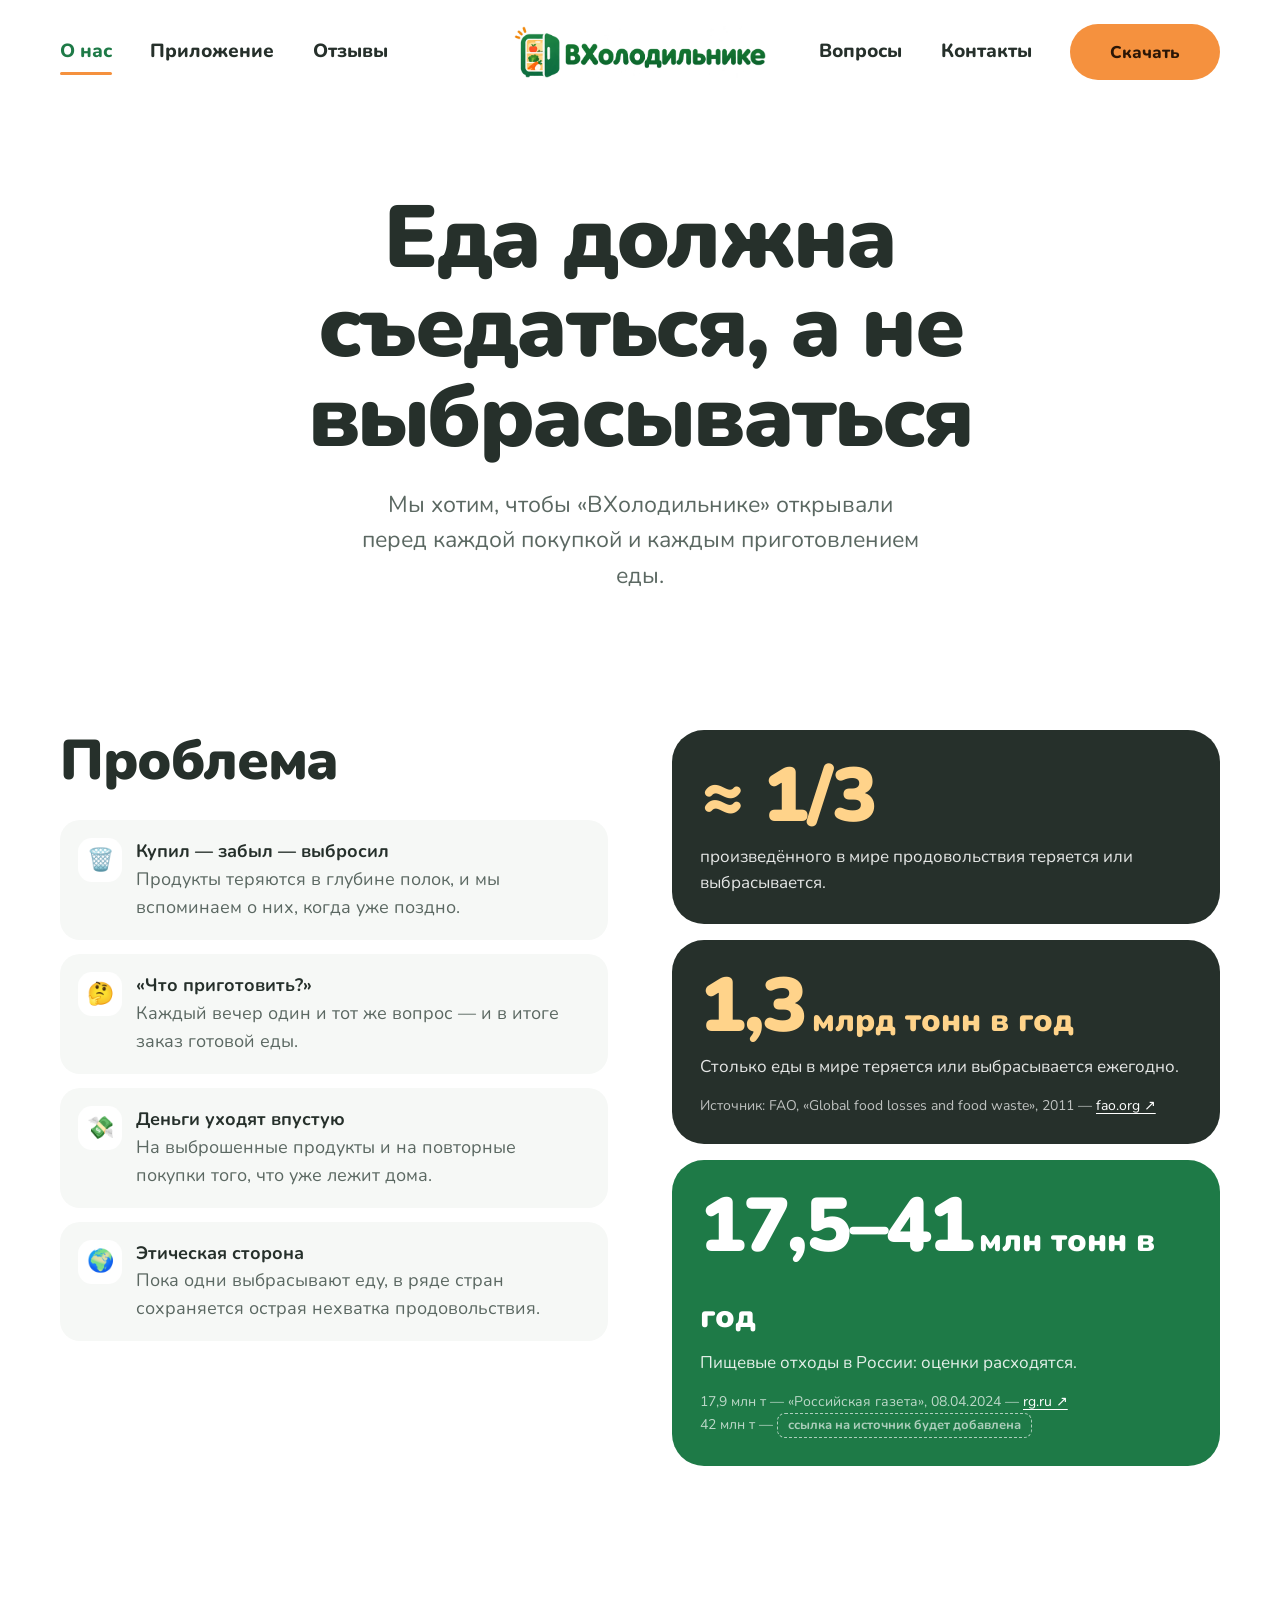
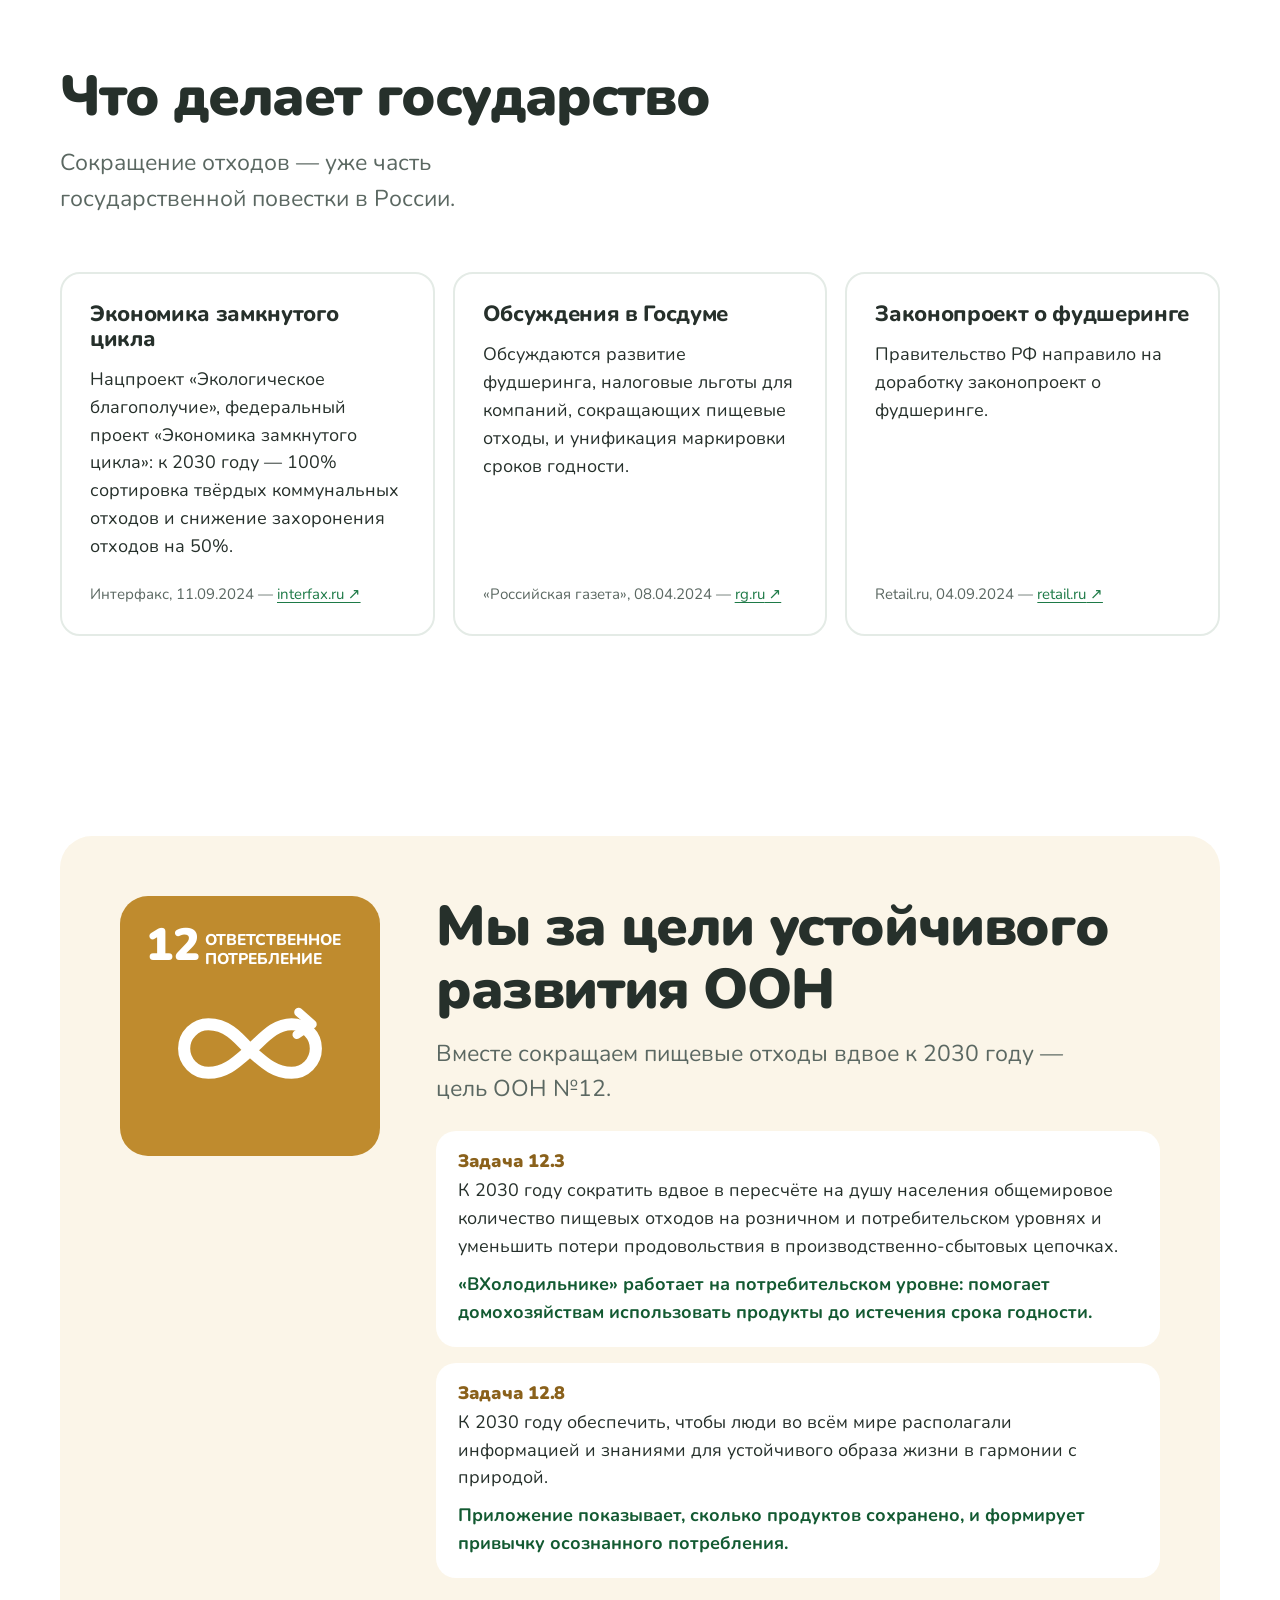
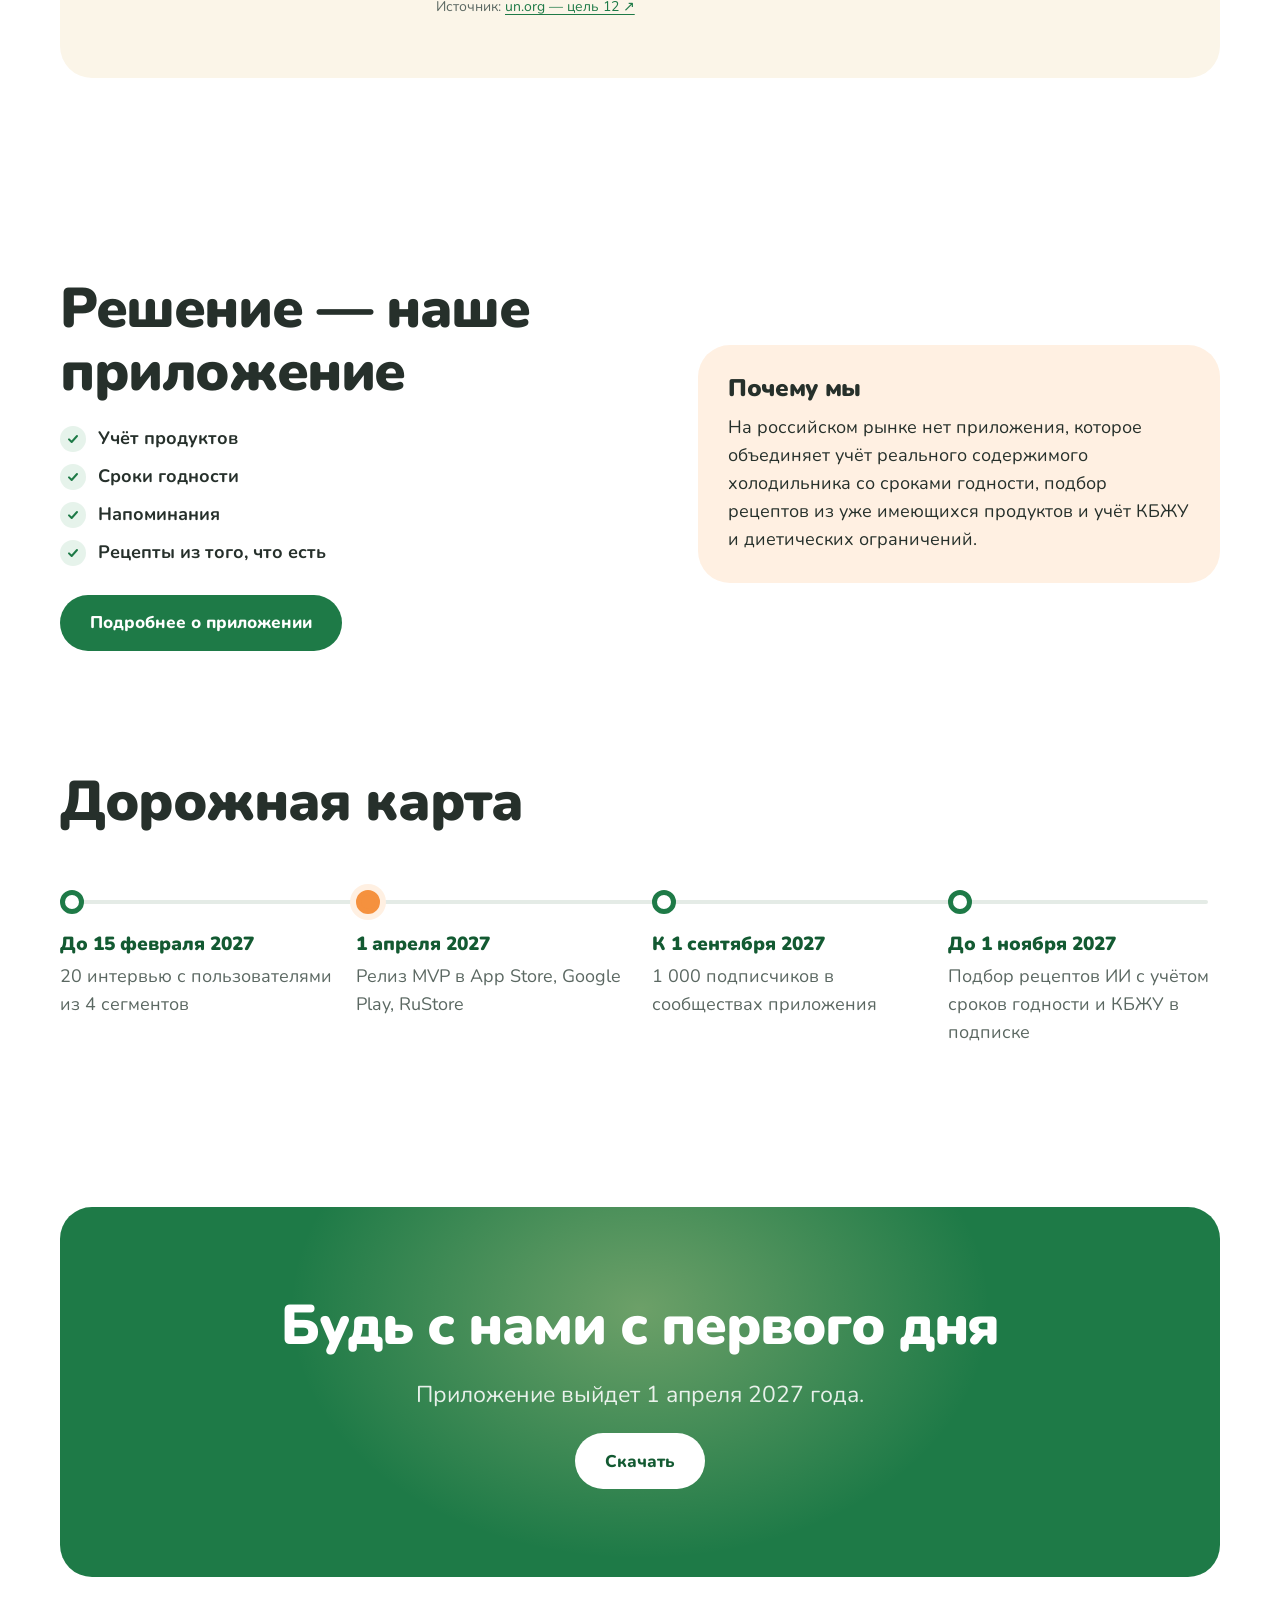
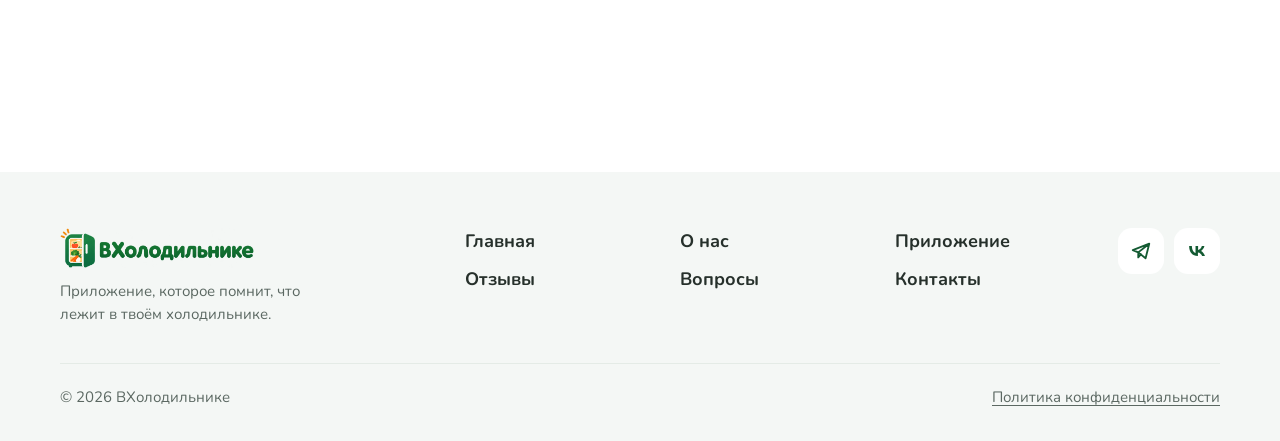
==== commit 1f98d961: "Add files via upload" ====
--- a/about.html
+++ b/about.html
@@ -5,7 +5,7 @@
   <meta name="viewport" content="width=device-width, initial-scale=1">
   <title>О нас — ВХолодильнике</title>
   <meta name="description" content="Почему мы делаем ВХолодильнике: пищевые отходы в мире и в России, государственная политика и цель устойчивого развития ООН №12.">
-  <link rel="icon" type="image/png" href="assets/logo-icon.png">
+  <link rel="icon" type="image/png" href="logo-icon.png">
   <link rel="preconnect" href="https://fonts.googleapis.com">
   <link rel="preconnect" href="https://fonts.gstatic.com" crossorigin>
   <link href="https://fonts.googleapis.com/css2?family=Nunito:wght@400;600;700;800;900&display=swap" rel="stylesheet">
@@ -15,7 +15,7 @@
   <header class="site-header">
     <div class="wrap bar">
       <a class="logo" href="index.html" aria-label="ВХолодильнике — на главную">
-        <img src="assets/logo.png" alt="ВХолодильнике" width="720" height="148">
+        <img src="logo.png" alt="ВХолодильнике" width="720" height="148">
       </a>
       <button class="burger" type="button" aria-label="Открыть меню" aria-expanded="false" aria-controls="menu">
         <span></span><span></span><span></span>
@@ -181,7 +181,7 @@
     <div class="wrap">
       <div class="foot">
         <div class="foot-logo">
-          <a href="index.html" aria-label="ВХолодильнике — на главную"><img src="assets/logo.png" alt="ВХолодильнике" width="720" height="148"></a>
+          <a href="index.html" aria-label="ВХолодильнике — на главную"><img src="logo.png" alt="ВХолодильнике" width="720" height="148"></a>
           <p>Приложение, которое помнит, что лежит в твоём холодильнике.</p>
         </div>
         <ul class="foot-links" aria-label="Страницы сайта">
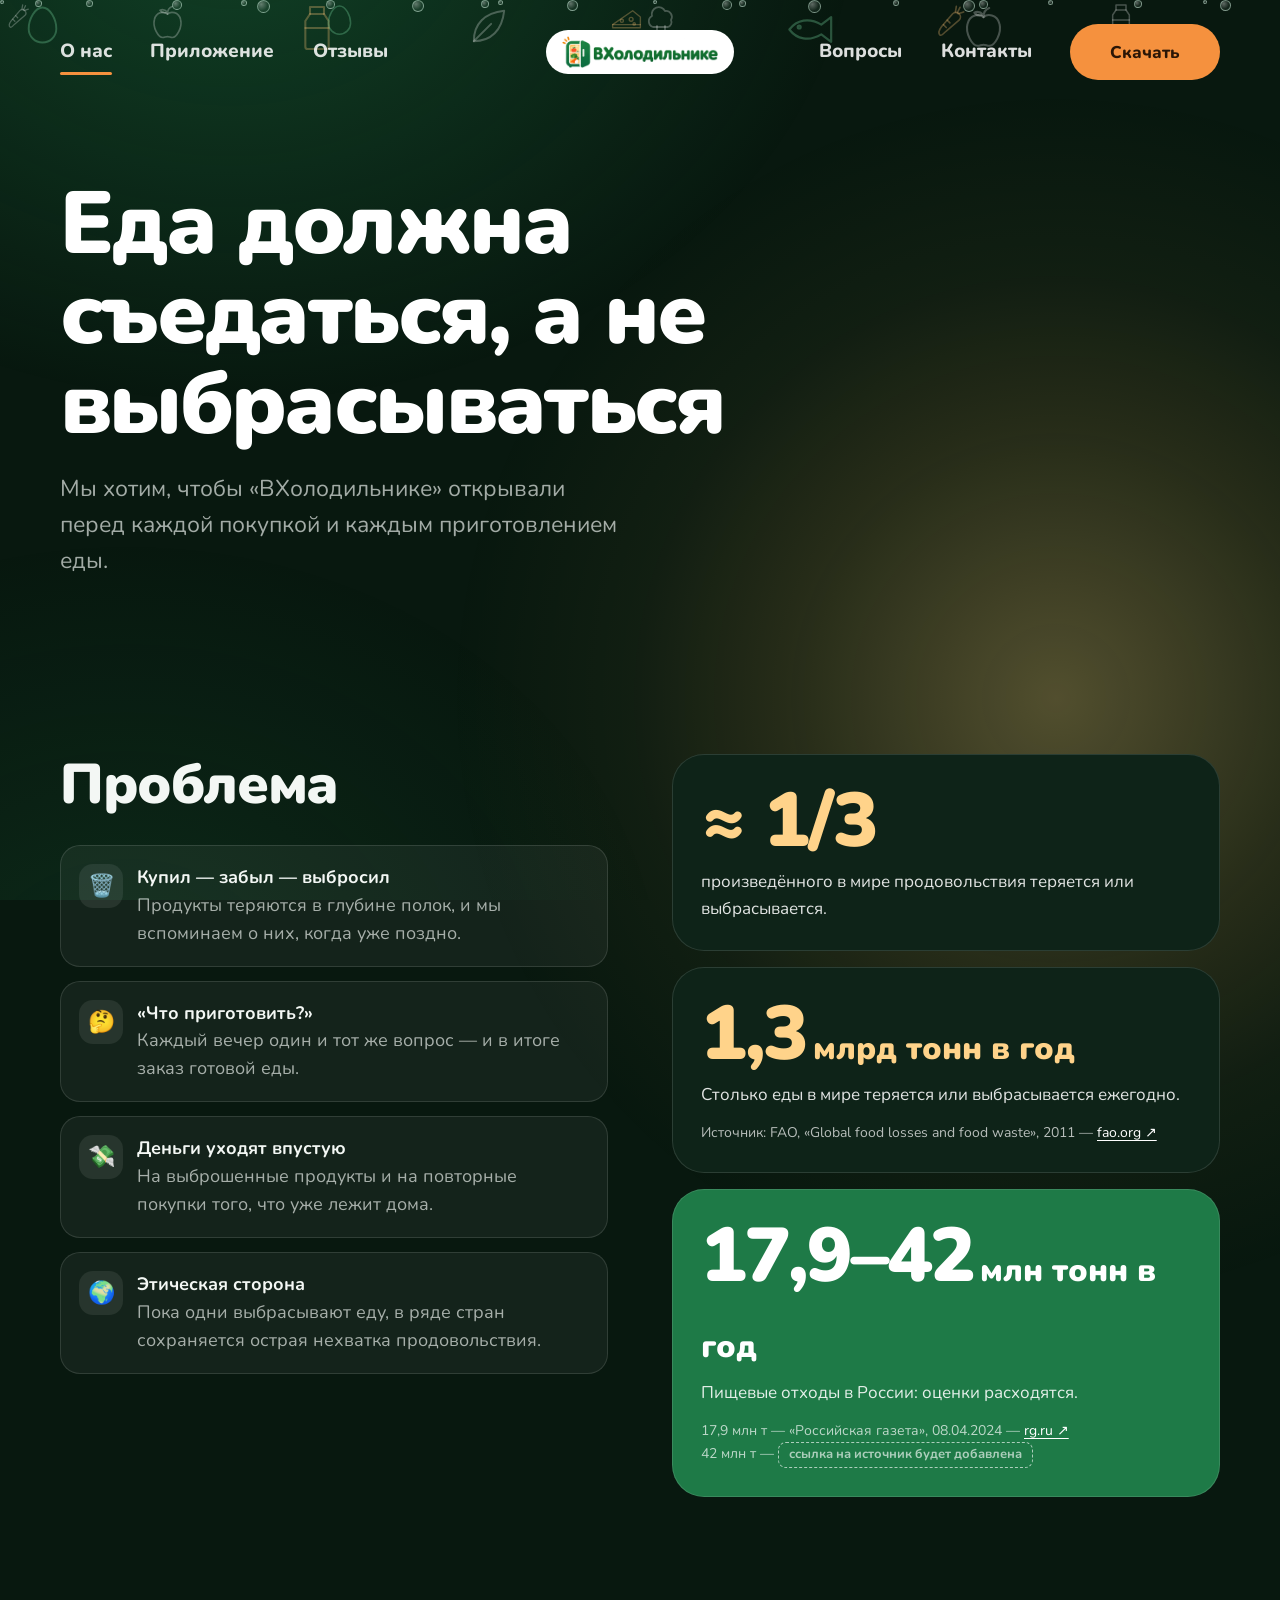
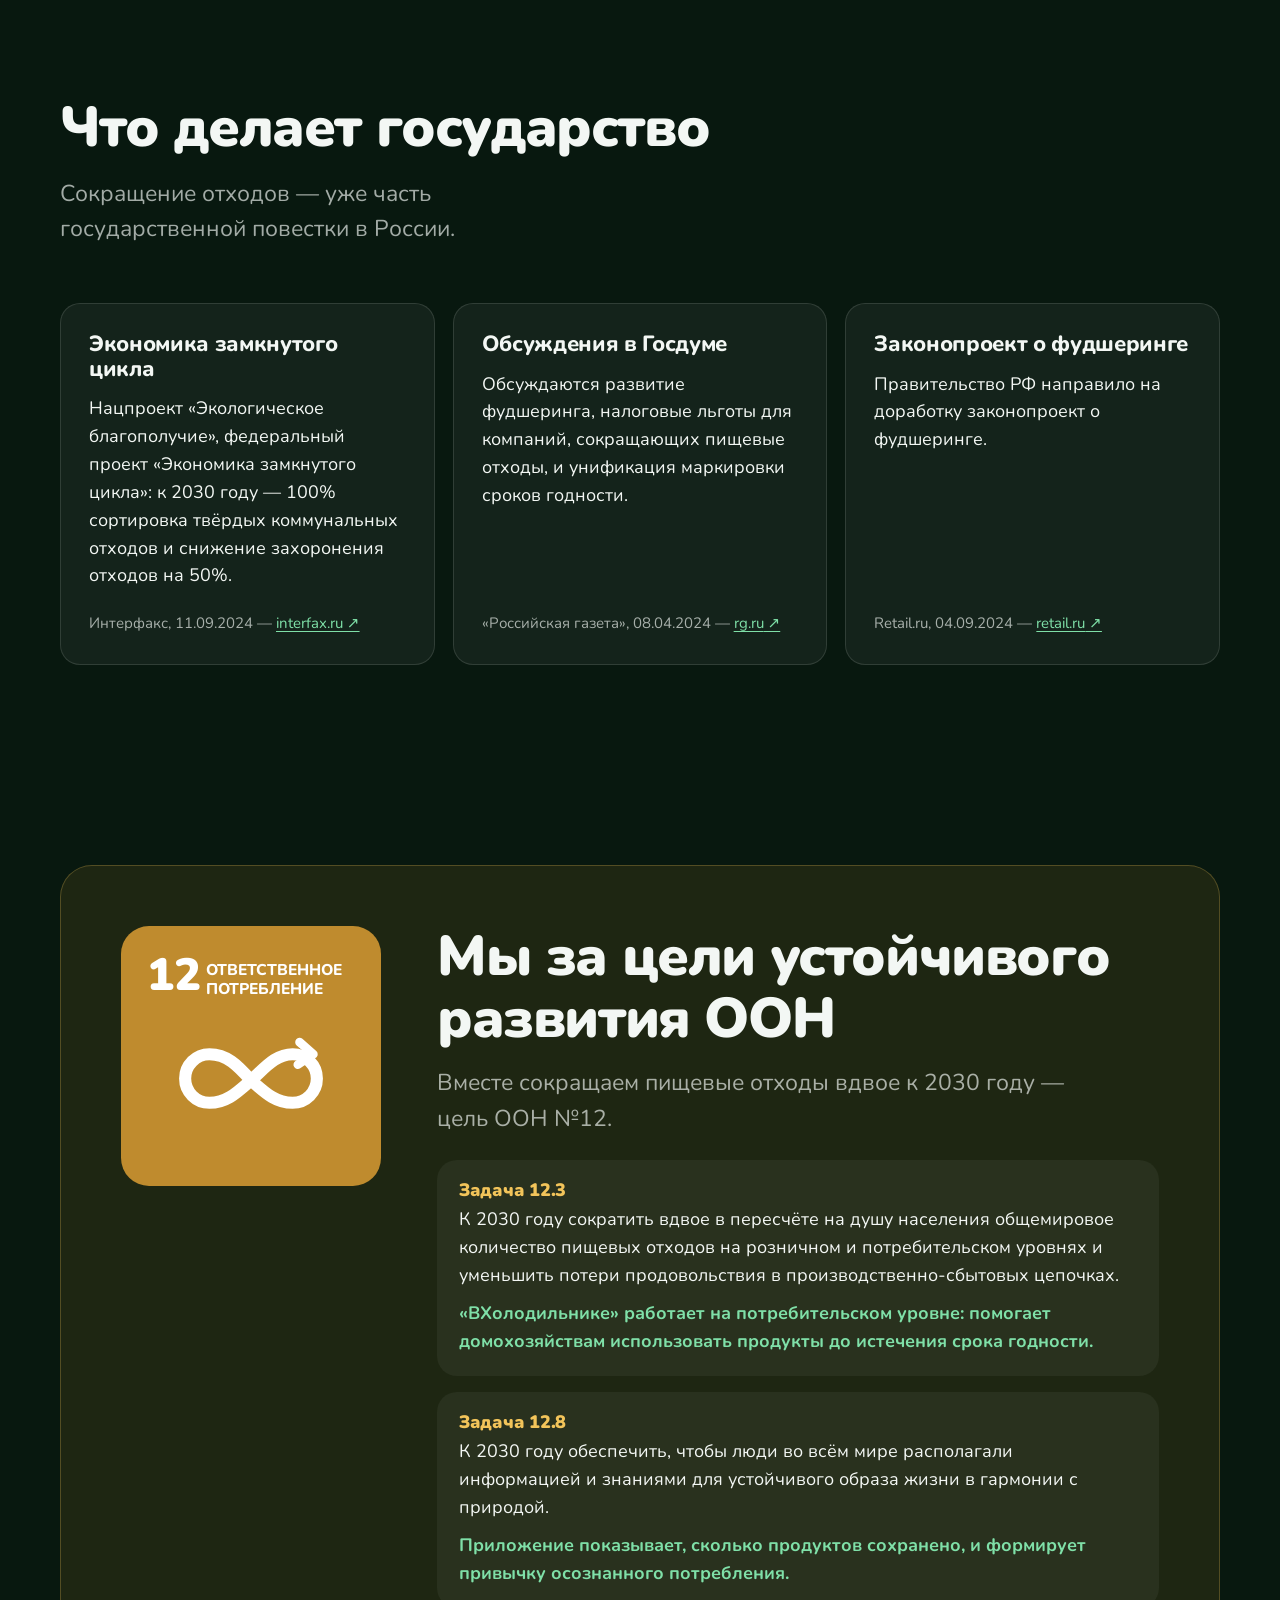
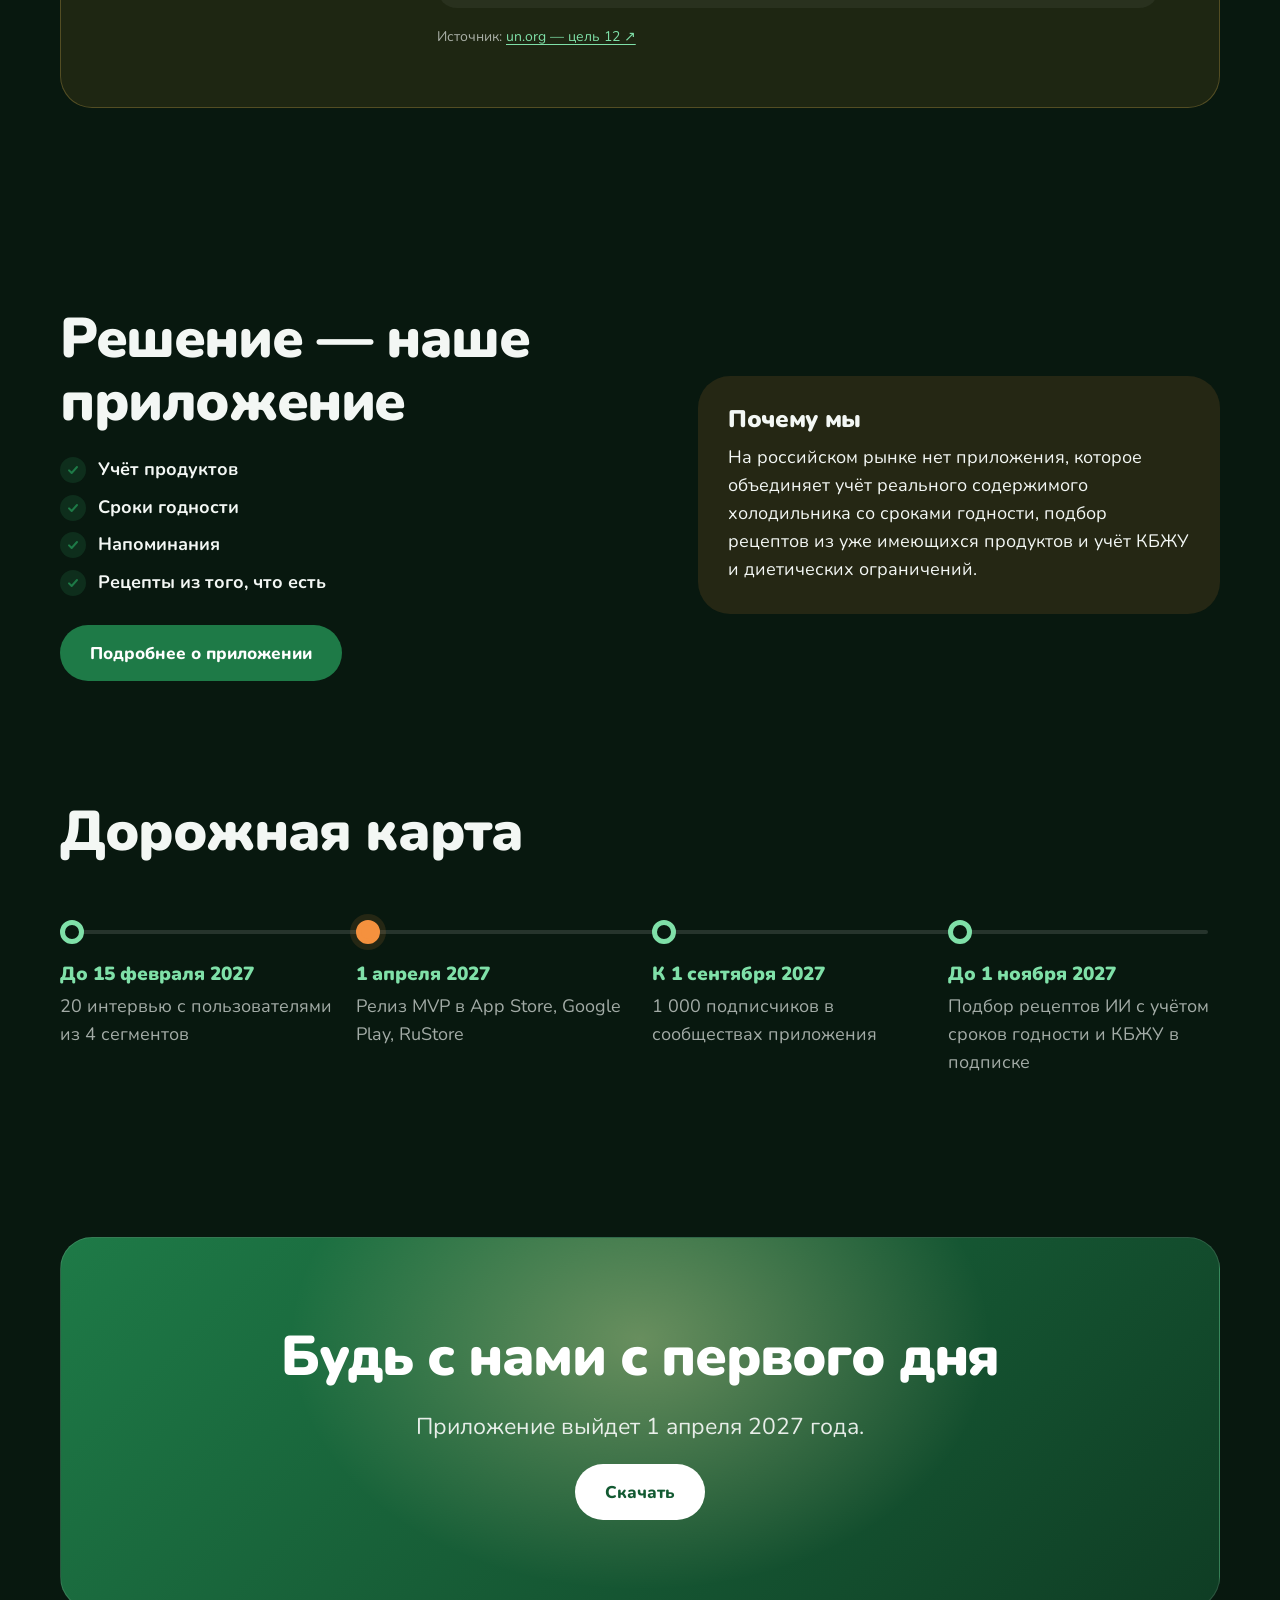
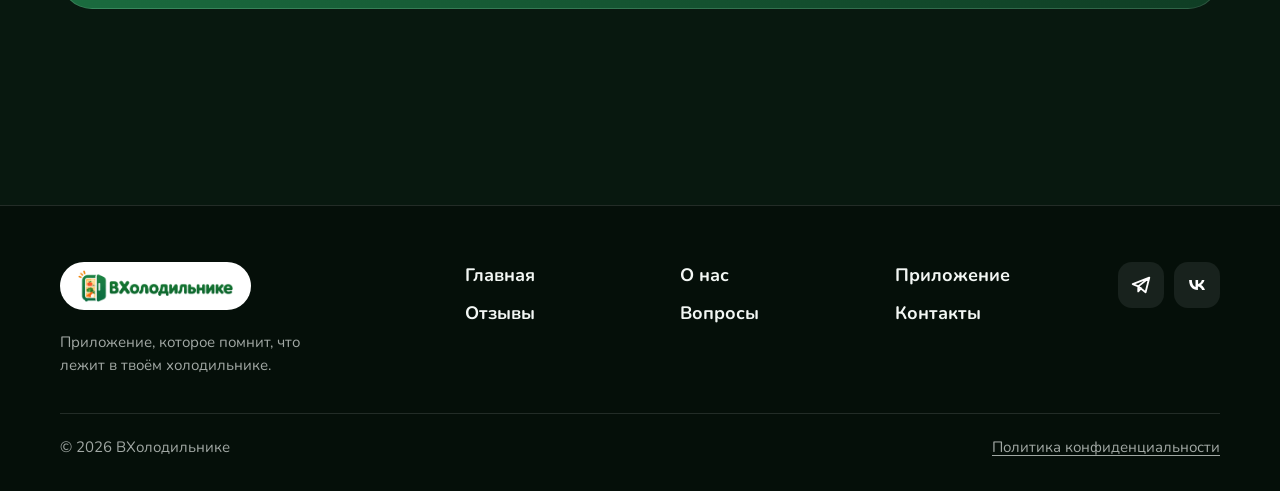
==== commit b3054c1b: "Add files via upload" ====
--- a/about.html
+++ b/about.html
@@ -11,7 +11,7 @@
   <link href="https://fonts.googleapis.com/css2?family=Nunito:wght@400;600;700;800;900&display=swap" rel="stylesheet">
   <link rel="stylesheet" href="styles.css">
 </head>
-<body>
+<body class="home">
   <header class="site-header">
     <div class="wrap bar">
       <a class="logo" href="index.html" aria-label="ВХолодильнике — на главную">
@@ -37,6 +37,18 @@
 
   <main>
     <section class="page-hero">
+      <div class="hd-bg" aria-hidden="true">
+        <div class="hd-glow"></div>
+        <div class="hd-cool"></div>
+        <div class="hd-shelves"></div>
+        <div class="hd-frost">
+          <i style="--x:10%;--d:14s;--s:-2s;--z:4px"></i><i style="--x:24%;--d:18s;--s:-7s;--z:3px"></i>
+          <i style="--x:38%;--d:12s;--s:-4s;--z:5px"></i><i style="--x:55%;--d:17s;--s:-9s;--z:3px"></i>
+          <i style="--x:70%;--d:15s;--s:-1s;--z:4px"></i><i style="--x:86%;--d:19s;--s:-11s;--z:5px"></i>
+        </div>
+        <svg class="hd-food f3" viewBox="0 0 48 48" fill="none" stroke="currentColor" stroke-width="1.8" stroke-linecap="round" stroke-linejoin="round"><path d="M18 6h12v6l4 6v22a2 2 0 0 1-2 2H16a2 2 0 0 1-2-2V18l4-6z"/><path d="M18 12h12M14 24h20"/></svg>
+        <svg class="hd-food f5" viewBox="0 0 48 48" fill="none" stroke="currentColor" stroke-width="1.8" stroke-linecap="round" stroke-linejoin="round"><path d="M10 38C10 22 20 12 38 10c-2 18-12 28-28 28z"/><path d="M10 38l16-16"/></svg>
+      </div>
       <div class="wrap">
         <h1 class="h-display">Еда должна съедаться, а не выбрасываться</h1>
         <p class="lead">Мы хотим, чтобы «ВХолодильнике» открывали перед каждой покупкой и каждым приготовлением еды.</p>
--- a/styles.css
+++ b/styles.css
@@ -693,3 +693,366 @@
 
 .linklike { padding: 0; border: 0; background: none; font: inherit; color: var(--green); text-decoration: underline; text-underline-offset: 3px; cursor: pointer; }
 .linklike:hover { color: var(--green-deep); }
+
+/* ---------- Главная: тёмный первый экран ---------- */
+.hd {
+  --hd-bg: #08180f;
+  --hd-text: #ffffff;
+  --hd-muted: rgba(255, 255, 255, .72);
+  --hd-line: rgba(255, 255, 255, .2);
+  --hd-glass: rgba(255, 255, 255, .08);
+  position: relative; isolation: isolate; overflow: hidden;
+  min-height: 100svh; display: flex; flex-direction: column;
+  padding: 120px 0 96px;
+  background: var(--hd-bg); color: var(--hd-text);
+}
+.hd-bg { position: absolute; inset: 0; z-index: -1; pointer-events: none; }
+/* Тёплый свет из открытого холодильника */
+.hd-glow {
+  position: absolute; right: -10%; top: 2%; width: min(1100px, 120vw); aspect-ratio: 1;
+  background: radial-gradient(closest-side, rgba(255, 214, 128, .55), rgba(255, 186, 92, .2) 42%, rgba(255, 186, 92, 0) 72%);
+  animation: hd-breathe 7s ease-in-out infinite alternate;
+}
+.hd-cool {
+  position: absolute; left: 50%; top: -18%; width: 1000px; height: 720px; transform: translateX(-50%);
+  background: radial-gradient(ellipse at 50% 30%, rgba(30, 122, 71, .45), rgba(30, 122, 71, 0) 68%);
+}
+/* Полки — тонкие линии, как стенки холодильника */
+.hd-shelves {
+  position: absolute; inset: 0;
+  background:
+    linear-gradient(to bottom, rgba(0,0,0,.25), transparent 22%),
+    repeating-linear-gradient(to bottom, transparent 0 179px, rgba(255,255,255,.045) 179px 181px);
+}
+/* Холодные частицы поднимаются вверх */
+.hd-frost i {
+  position: absolute; bottom: -10px; left: var(--x);
+  width: var(--z); height: var(--z); border-radius: 50%;
+  background: rgba(220, 255, 236, .7);
+  animation: hd-frost var(--d) linear var(--s) infinite;
+}
+/* Продукты — белая линия, медленно плавают */
+.hd-food { position: absolute; width: 56px; height: 56px; color: rgba(255, 255, 255, .28); animation: hd-drift 11s ease-in-out infinite alternate; }
+.hd-food.f1 { left: 6%; top: 70%; animation-duration: 12s; }
+.hd-food.f2 { left: 44%; top: 14%; width: 46px; animation-duration: 9s; animation-delay: -3s; }
+.hd-food.f3 { right: 4%; top: 18%; width: 50px; animation-duration: 13s; animation-delay: -6s; }
+.hd-food.f4 { left: 52%; bottom: 10%; width: 40px; animation-duration: 10s; animation-delay: -2s; }
+.hd-food.f5 { right: 10%; bottom: 8%; width: 48px; animation-duration: 14s; animation-delay: -8s; }
+
+@keyframes hd-breathe { from { opacity: .75; transform: scale(.96); } to { opacity: 1; transform: scale(1.04); } }
+@keyframes hd-frost {
+  0% { transform: translate(0, 0); opacity: 0; }
+  10% { opacity: .9; }
+  100% { transform: translate(30px, -105vh); opacity: 0; }
+}
+@keyframes hd-drift { from { transform: translate(0, 0) rotate(-6deg); } to { transform: translate(14px, -22px) rotate(8deg); } }
+
+.hd-inner { position: relative; flex: 1; display: grid; gap: 56px; align-items: center; }
+@media (min-width: 960px) {
+  .hd-inner { grid-template-columns: 1.1fr .9fr; align-items: start; padding-top: 9vh; }
+}
+.hd-copy { display: grid; justify-items: start; }
+.hd-badge {
+  display: inline-flex; align-items: center; gap: 10px;
+  padding: 6px 16px 6px 6px; border-radius: var(--pill);
+  background: var(--hd-glass); border: 1px solid var(--hd-line);
+  backdrop-filter: blur(8px); -webkit-backdrop-filter: blur(8px);
+  font-size: 14px; color: var(--hd-muted);
+}
+.hd-badge strong { color: var(--hd-text); font-weight: 800; }
+.hd-dots { display: flex; }
+.hd-dots i { width: 22px; height: 22px; border-radius: 50%; border: 2px solid var(--hd-bg); margin-left: -8px; }
+.hd-dots i:first-child { margin-left: 0; background: linear-gradient(135deg, #3ccf7f, var(--green)); }
+.hd-dots i:nth-child(2) { background: linear-gradient(135deg, #ffb066, var(--orange)); }
+.hd-dots i:nth-child(3) { background: linear-gradient(135deg, #fff1c2, #f2c45a); }
+.hd-title {
+  margin-top: 24px; max-width: 12ch;
+  font-size: clamp(2.6rem, 6vw, 5.2rem); font-weight: 900; line-height: 1.04; letter-spacing: -0.03em;
+  color: var(--hd-text);
+}
+.hd-actions { display: flex; align-items: center; gap: 14px; margin-top: 36px; flex-wrap: wrap; }
+.hd-cta { min-width: 170px; }
+.hd-cta:active, .hd-play:active { transform: scale(.97); }
+.hd-play {
+  width: 56px; height: 56px; border-radius: 50%; display: grid; place-items: center;
+  background: rgba(255,255,255,.12); border: 1px solid rgba(255,255,255,.28); color: #fff;
+  backdrop-filter: blur(6px); -webkit-backdrop-filter: blur(6px);
+  transition: transform .18s ease, background-color .18s ease;
+}
+.hd-play:hover { transform: scale(1.08); background: rgba(255,255,255,.2); color: #fff; }
+.hd-play svg { width: 18px; height: 18px; margin-left: 2px; }
+.hd-play-label { color: var(--hd-muted); font-weight: 700; text-decoration: none; }
+.hd-play-label:hover { color: var(--hd-text); }
+
+.hd-visual { position: relative; display: flex; justify-content: center; }
+.hd-visual .phone { animation: hd-float 6s ease-in-out infinite alternate; box-shadow: 0 50px 90px -30px rgba(0,0,0,.7), 0 0 120px -20px rgba(255, 210, 120, .45), inset 0 0 0 2px #3a443f; }
+.hd-visual .float-chip { color: var(--ink); white-space: nowrap; }
+.hd-visual .float-chip.c1 { top: 16%; right: calc(50% + 100px); }
+.hd-visual .float-chip.c2 { top: 66%; right: calc(50% + 70px); left: auto; }
+@media (max-width: 1200px) { .hd-visual .float-chip { display: none; } }
+@keyframes hd-float { from { transform: translateY(0); } to { transform: translateY(-14px); } }
+
+.hd-socials { position: absolute; left: max(var(--gutter), calc((100% - var(--wrap)) / 2)); bottom: 32px; display: flex; gap: 10px; }
+.hd-socials button {
+  width: 44px; height: 44px; border-radius: 50%; border: 1px solid rgba(255,255,255,.25);
+  background: transparent; color: rgba(255,255,255,.8); display: grid; place-items: center; cursor: pointer;
+  transition: background-color .18s ease, color .18s ease;
+}
+.hd-socials button:hover { background: rgba(255,255,255,.12); color: #fff; }
+.hd-socials svg { width: 18px; height: 18px; }
+
+/* Появление при загрузке — одна последовательность */
+.rise { animation: hd-rise .8s cubic-bezier(.2, .7, .2, 1) var(--delay, 0s) both; }
+@keyframes hd-rise { from { opacity: 0; transform: translateY(22px); } }
+
+@media (max-width: 959px) {
+  .hd { padding: 104px 0 100px; }
+  .hd-visual .phone { width: 250px; }
+  .hd-food { width: 40px; height: 40px; }
+}
+
+/* Шапка на главной: прозрачная поверх тёмного экрана */
+.home .site-header { position: fixed; left: 0; right: 0; animation: hd-nav .6s ease-out both; }
+.home .site-header:not(.is-scrolled) { background: transparent; backdrop-filter: none; -webkit-backdrop-filter: none; }
+.home .site-header:not(.is-scrolled) .logo { background: #fff; border-radius: var(--pill); padding: 6px 16px; }
+.home .site-header:not(.is-scrolled) .logo img { height: 32px; }
+@media (min-width: 1100px) {
+  .home .site-header:not(.is-scrolled) .menu a:not(.btn) { color: rgba(255,255,255,.86); }
+  .home .site-header:not(.is-scrolled) .menu a:not(.btn):hover { color: #fff; }
+}
+@keyframes hd-nav { from { opacity: 0; transform: translateY(-16px); } }
+
+@media (prefers-reduced-motion: reduce) {
+  .hd-glow, .hd-frost i, .hd-food, .hd-visual .phone { animation: none; }
+  .hd-frost { display: none; }
+}
+@media (max-width: 480px) { .hd-play-label { display: none; } }
+
+/* =========================================================
+   Тёмная тема всего сайта (в стиле первого экрана)
+   ========================================================= */
+:root {
+  --bg: #08180f;
+  --ink: #f3f7f4;
+  --muted: rgba(243, 247, 244, .66);
+  --line: rgba(255, 255, 255, .12);
+  --mint: #7fe0a8;
+  --green-soft: rgba(60, 207, 127, .12);
+  --orange-soft: rgba(245, 145, 62, .12);
+  --glow: rgba(255, 214, 128, .10);
+  --surface: rgba(255, 255, 255, .05);
+  --surface-2: #0e2318;
+}
+/* Экраны телефона остаются светлыми — это интерфейс приложения */
+.phone {
+  --ink: #26302b; --muted: #5b6862; --line: #e4ebe6;
+  --glow: #fff4d6; --green-soft: #e6f3eb;
+}
+
+a { color: var(--mint); }
+a:hover { color: #b4f0cc; }
+.linklike { color: var(--mint); }
+.linklike:hover { color: #b4f0cc; }
+
+.btn-ghost { background: rgba(255,255,255,.08); color: #fff; }
+.btn-ghost:hover { background: rgba(255,255,255,.14); color: #fff; }
+.store { background: rgba(255,255,255,.08); border: 1px solid var(--line); color: #fff; }
+.store:hover { background: rgba(255,255,255,.14); }
+
+/* Шапка: прозрачная сверху, тёмное стекло при прокрутке */
+.site-header { position: fixed; left: 0; right: 0; top: env(safe-area-inset-top, 0px); animation: hd-nav .6s ease-out both; }
+.site-header,
+.site-header:not(.is-scrolled) { background: transparent; backdrop-filter: none; -webkit-backdrop-filter: none; }
+.site-header.is-scrolled { background: rgba(8, 24, 15, .78); backdrop-filter: saturate(1.4) blur(12px); -webkit-backdrop-filter: saturate(1.4) blur(12px); box-shadow: 0 1px 0 var(--line); }
+.site-header .logo { background: #fff; border-radius: var(--pill); padding: 6px 16px; }
+.site-header .logo img { height: 32px; }
+.burger { background: rgba(255,255,255,.1); }
+.burger span { background: #fff; }
+.menu { background: var(--surface-2); box-shadow: 0 24px 40px -20px rgba(0,0,0,.6); }
+.menu a:not(.btn) { color: var(--ink); }
+.menu a:not(.btn):hover, .menu a.is-active { color: var(--mint); }
+@media (min-width: 1100px) {
+  .menu { background: none; box-shadow: none; }
+  .menu a:not(.btn) { color: rgba(255,255,255,.86); }
+  .menu a:not(.btn):hover, .menu a.is-active { color: #fff; }
+}
+
+/* Формы */
+.launch-form .row { background: rgba(255,255,255,.06); border: 1px solid var(--line); }
+.launch-form .row:focus-within { border-color: var(--mint); }
+.launch-form input::placeholder, .contact-form ::placeholder { color: rgba(255,255,255,.45); }
+.form-done { color: var(--mint); }
+.form-msg { color: #ff9c8a; }
+.contact-form input, .contact-form textarea { background: rgba(255,255,255,.06); border: 1px solid var(--line); color: var(--ink); }
+.contact-form input:focus, .contact-form textarea:focus { border-color: var(--mint); }
+
+/* Главная */
+.step { background: var(--surface); border: 1px solid var(--line); }
+.step-icon { color: var(--mint); }
+.step-num { color: rgba(127, 224, 168, .35); }
+.benefits-band { background: linear-gradient(135deg, rgba(255,214,128,.10), rgba(255,255,255,.03)); border: 1px solid var(--line); }
+.benefit-icon { background: rgba(255,255,255,.08); color: var(--mint); }
+.jump a { background: var(--surface); border: 1px solid var(--line); color: var(--ink); }
+.jump a:hover { border-color: var(--mint); color: var(--ink); }
+.jump .go { color: var(--mint); }
+.cta-band { background: linear-gradient(135deg, #1e7a47, #0f3d24); border: 1px solid var(--line); }
+
+/* О нас */
+.pains li { background: var(--surface); border: 1px solid var(--line); }
+.pains .pi { background: rgba(255,255,255,.08); }
+.fact { background: var(--surface-2); border: 1px solid var(--line); }
+.fact.alt { background: var(--green); }
+.pcard { background: var(--surface); border: 1px solid var(--line); }
+.sdg { background: rgba(191, 139, 46, .12); border: 1px solid rgba(242, 196, 90, .25); }
+.goal { background: var(--surface); }
+.goal h3 { color: #f2c45a; }
+.goal .ours { color: var(--mint); }
+.milestone::before { background: var(--bg); border-color: var(--mint); }
+.milestone time { color: var(--mint); }
+
+/* Приложение */
+.round { background: rgba(255,255,255,.08); color: #fff; }
+.round:hover { background: rgba(255,255,255,.16); }
+.feat { background: var(--surface); border: 1px solid var(--line); }
+.feat .fi { background: rgba(255,255,255,.08); color: var(--mint); }
+.feat.pro { background: var(--orange-soft); }
+.feat.pro .fi { color: var(--orange); }
+.compare { border: 1px solid var(--line); }
+.compare thead th { background: var(--surface-2); }
+.compare td:last-child { background: rgba(60, 207, 127, .06); }
+.compare td:last-child::before { color: var(--mint); }
+.plan { background: var(--surface); border: 1px solid var(--line); }
+.plan.pro { border-color: var(--orange); background: linear-gradient(180deg, rgba(245,145,62,.16), rgba(255,255,255,.03) 60%); }
+.safe svg { color: var(--mint); }
+
+/* Отзывы, вопросы, контакты */
+.soon { background: linear-gradient(135deg, rgba(255,214,128,.10), rgba(255,255,255,.03)); border: 1px solid var(--line); }
+.faq details { background: var(--surface); border: 1px solid var(--line); }
+.faq details[open] { background: var(--green-soft); }
+.faq summary .pm { background: rgba(255,255,255,.1); }
+.faq summary .pm::before, .faq summary .pm::after { background: var(--mint); }
+.person { background: var(--surface); border: 1px solid var(--line); }
+
+/* Футер */
+.site-footer { background: #050f09; border-top: 1px solid var(--line); }
+.foot-logo > a { display: inline-block; background: #fff; border-radius: var(--pill); padding: 8px 18px; }
+.foot-logo img { height: 32px; }
+.foot-links a { color: var(--ink); }
+.foot-links a:hover { color: var(--mint); }
+.socials button { background: rgba(255,255,255,.08); color: #fff; }
+.socials button:hover { background: rgba(255,255,255,.16); }
+
+/* Модальное окно и тост */
+.modal { background: rgba(2, 8, 5, .7); }
+.modal-card { background: var(--surface-2); border: 1px solid var(--line); }
+.modal-card .store { background: rgba(255,255,255,.08); color: #fff; }
+.modal-close { background: rgba(255,255,255,.1); color: #fff; }
+.toast { background: #fff; color: #08180f; }
+
+/* Шапки внутренних страниц — тот же фон, что на главной */
+.page-hero {
+  position: relative; isolation: isolate; overflow: hidden; text-align: left;
+  padding: clamp(150px, 20vh, 220px) 0 clamp(56px, 8vw, 96px);
+  background: #08180f;
+}
+.page-hero .h-display { margin: 0; max-width: 16ch; color: #fff; text-wrap: balance; }
+.page-hero .lead { margin: 22px 0 0; }
+.page-hero .wrap > * { animation: hd-rise .8s cubic-bezier(.2, .7, .2, 1) both; }
+.page-hero .wrap > *:nth-child(1) { animation-delay: .1s; }
+.page-hero .wrap > *:nth-child(2) { animation-delay: .25s; }
+.page-hero .wrap > *:nth-child(3) { animation-delay: .4s; }
+.page-hero .hd-glow { right: -25%; top: -30%; width: min(900px, 110vw); }
+.page-hero + section { position: relative; }
+
+/* =========================================================
+   Единый градиентный фон для всех страниц
+   ========================================================= */
+html { background: var(--bg); }
+body { background: transparent; }
+/* Зелёное свечение сверху и тёплый «свет холодильника» справа —
+   закреплены за окном, поэтому нигде не обрезаются */
+body::before,
+body::after {
+  content: ""; position: fixed; z-index: -1; pointer-events: none;
+}
+body::before {
+  inset: 0;
+  background:
+    radial-gradient(70vmax 55vmax at 18% -10%, rgba(30, 122, 71, .42), rgba(30, 122, 71, 0) 70%),
+    radial-gradient(60vmax 50vmax at 10% 110%, rgba(30, 122, 71, .18), rgba(30, 122, 71, 0) 70%);
+}
+body::after {
+  right: -30vmax; top: 10vh; width: 95vmax; height: 95vmax;
+  background: radial-gradient(closest-side, rgba(255, 206, 120, .30), rgba(255, 186, 92, .12) 45%, rgba(255, 186, 92, .04) 70%, rgba(255, 186, 92, 0) 100%);
+  animation: hd-breathe 7s ease-in-out infinite alternate;
+}
+.hd, .page-hero { background: transparent; }
+.hd-glow, .hd-cool, .hd-shelves { display: none; }
+.site-footer { background: rgba(0, 0, 0, .35); }
+@media (prefers-reduced-motion: reduce) { body::after { animation: none; } }
+
+/* Фото команды */
+img.avatar { width: 120px; height: 120px; object-fit: cover; border: 3px solid rgba(255,255,255,.18); }
+.person .role + .role { margin-top: 0; }
+
+/* ---------- Летающие продукты и пузырьки (все страницы) ---------- */
+.hd-bg { display: none; }
+.ambient { position: fixed; inset: 0; z-index: -1; overflow: hidden; pointer-events: none; }
+.amb-food, .amb-bubble { position: absolute; left: var(--x); top: 0; will-change: transform; }
+.amb-food {
+  width: var(--z); height: var(--z); color: rgba(255, 255, 255, .26);
+  animation: amb-rise var(--d) linear var(--s) infinite;
+}
+.amb-food:nth-child(3n) { color: rgba(255, 196, 120, .30); }
+.amb-food:nth-child(4n) { color: rgba(127, 224, 168, .30); }
+.amb-food svg { width: 100%; height: 100%; }
+.amb-bubble {
+  width: var(--z); height: var(--z); border-radius: 50%;
+  border: 1px solid rgba(220, 255, 236, .45);
+  background: radial-gradient(circle at 30% 30%, rgba(255,255,255,.35), rgba(220,255,236,.06) 60%);
+  animation: amb-bubble var(--d) ease-in var(--s) infinite;
+}
+@keyframes amb-rise {
+  0%   { transform: translate(0, 110vh) rotate(0deg); opacity: 0; }
+  8%   { opacity: 1; }
+  30%  { transform: translate(28px, 70vh) rotate(calc(var(--r) * .3)); }
+  60%  { transform: translate(-22px, 35vh) rotate(calc(var(--r) * .6)); }
+  92%  { opacity: 1; }
+  100% { transform: translate(10px, -15vh) rotate(var(--r)); opacity: 0; }
+}
+@keyframes amb-bubble {
+  0%   { transform: translate(0, 105vh); opacity: 0; }
+  10%  { opacity: .9; }
+  50%  { transform: translate(14px, 55vh); }
+  100% { transform: translate(-8px, -5vh); opacity: 0; }
+}
+@media (max-width: 700px) {
+  .amb-food:nth-of-type(n+8) { display: none; }
+  .amb-bubble:nth-of-type(n+14) { display: none; }
+}
+@media (prefers-reduced-motion: reduce) {
+  .ambient { display: none; }
+}
+
+/* ---------- Акцент на тарифе «Подписка» ---------- */
+.plan { position: relative; isolation: isolate; backdrop-filter: blur(10px); -webkit-backdrop-filter: blur(10px); }
+.plan.pro {
+  border: 2px solid var(--orange);
+  background:
+    radial-gradient(120% 80% at 100% 0%, rgba(245, 145, 62, .38), rgba(245, 145, 62, 0) 60%),
+    linear-gradient(180deg, #3a2410 0%, #1a1a10 55%, #10180f 100%);
+  box-shadow: 0 0 0 6px rgba(245, 145, 62, .12), 0 30px 80px -20px rgba(245, 145, 62, .45);
+}
+@media (min-width: 760px) { .plan.pro { transform: translateY(-14px); } }
+.plan.pro .price { color: #ffb066; }
+.plan.pro .price small { color: rgba(255, 220, 190, .75); }
+.plan.pro li::before {
+  background: rgba(245, 145, 62, .22) url("data:image/svg+xml,%3Csvg xmlns='http://www.w3.org/2000/svg' viewBox='0 0 24 24' fill='none' stroke='%23ffb066' stroke-width='3' stroke-linecap='round' stroke-linejoin='round'%3E%3Cpath d='M6 12.5l4 4 8-9'/%3E%3C/svg%3E") center / 14px no-repeat;
+}
+.plan.pro .plan-note { color: rgba(255, 220, 190, .7); }
+.plan.pro .btn-green { background: var(--orange); color: #2b1606; }
+.plan.pro .btn-green:hover { background: #f8a35c; color: #2b1606; box-shadow: 0 10px 24px -10px rgba(245, 145, 62, .8); }
+
+/* Скрытое поле-ловушка для спам-ботов */
+.hp { position: absolute !important; left: -9999px !important; width: 1px; height: 1px; opacity: 0; }
+.btn:disabled { opacity: .7; cursor: progress; transform: none; }
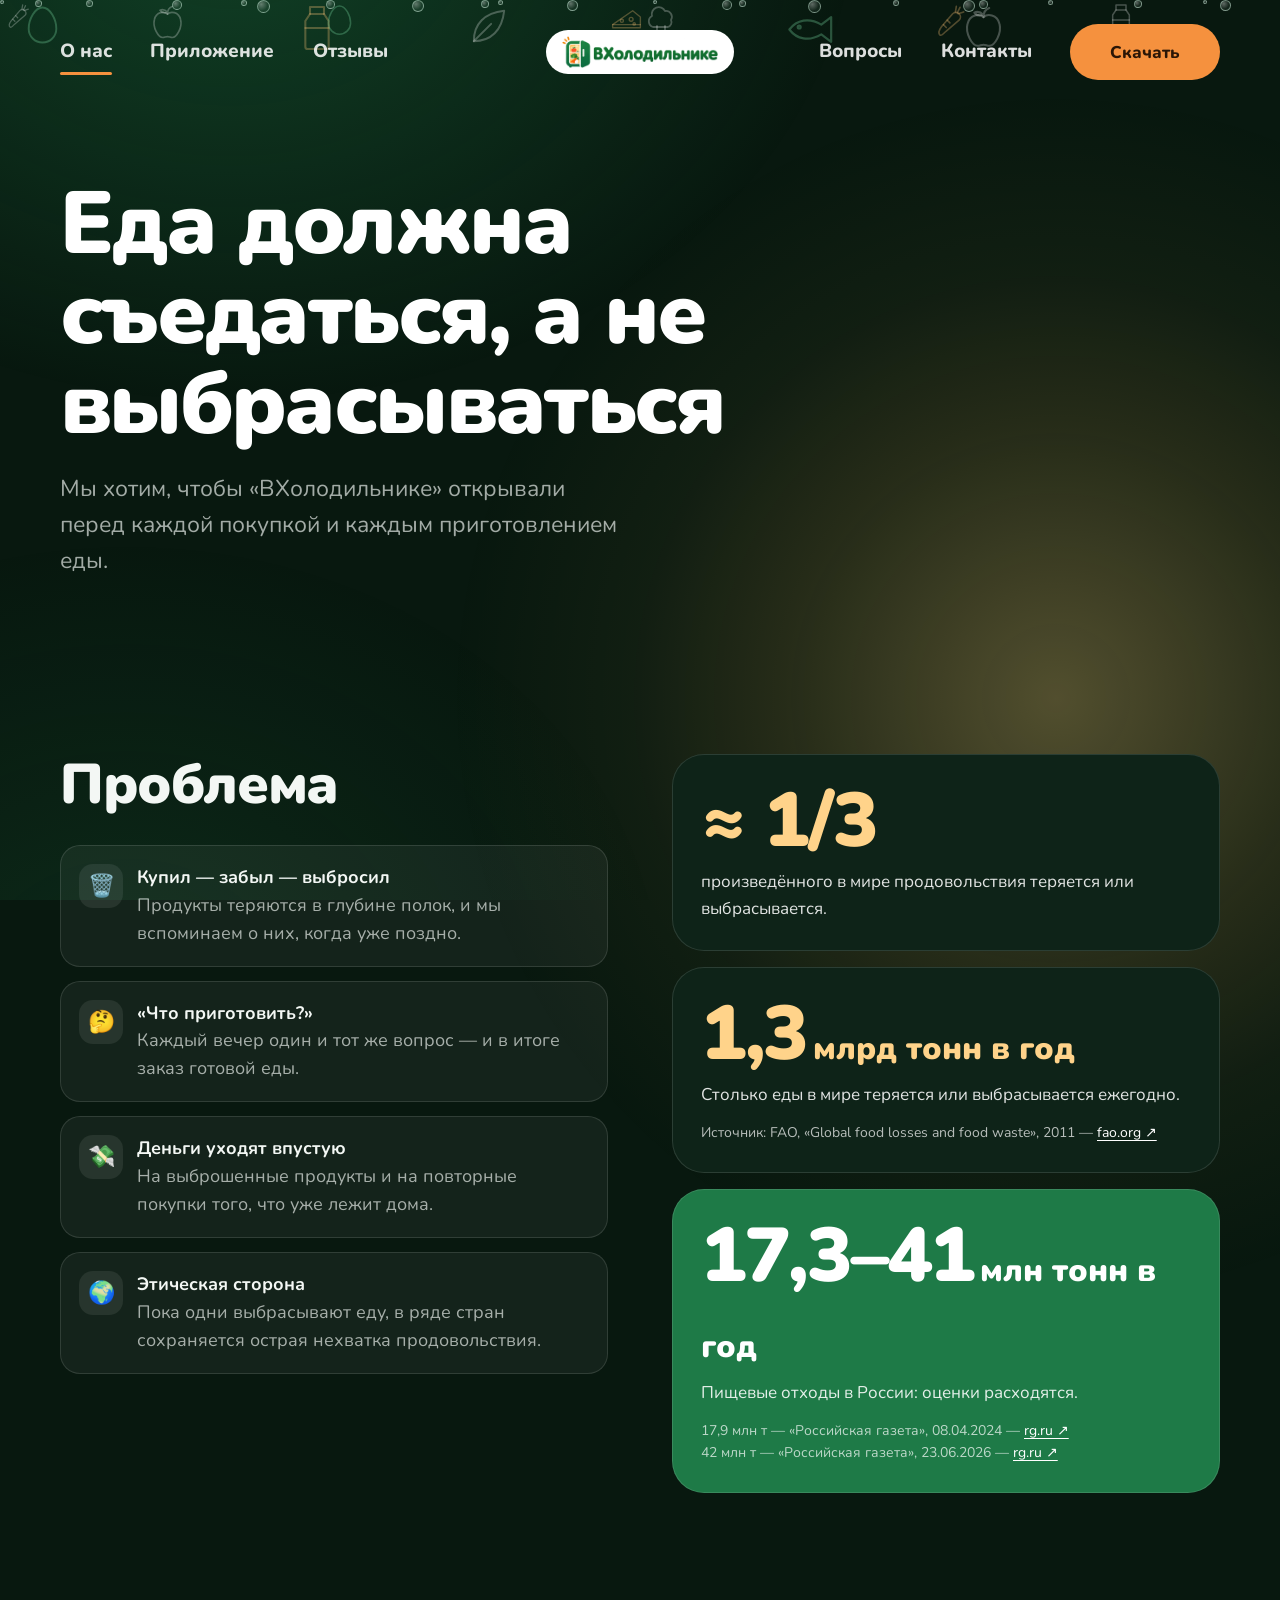
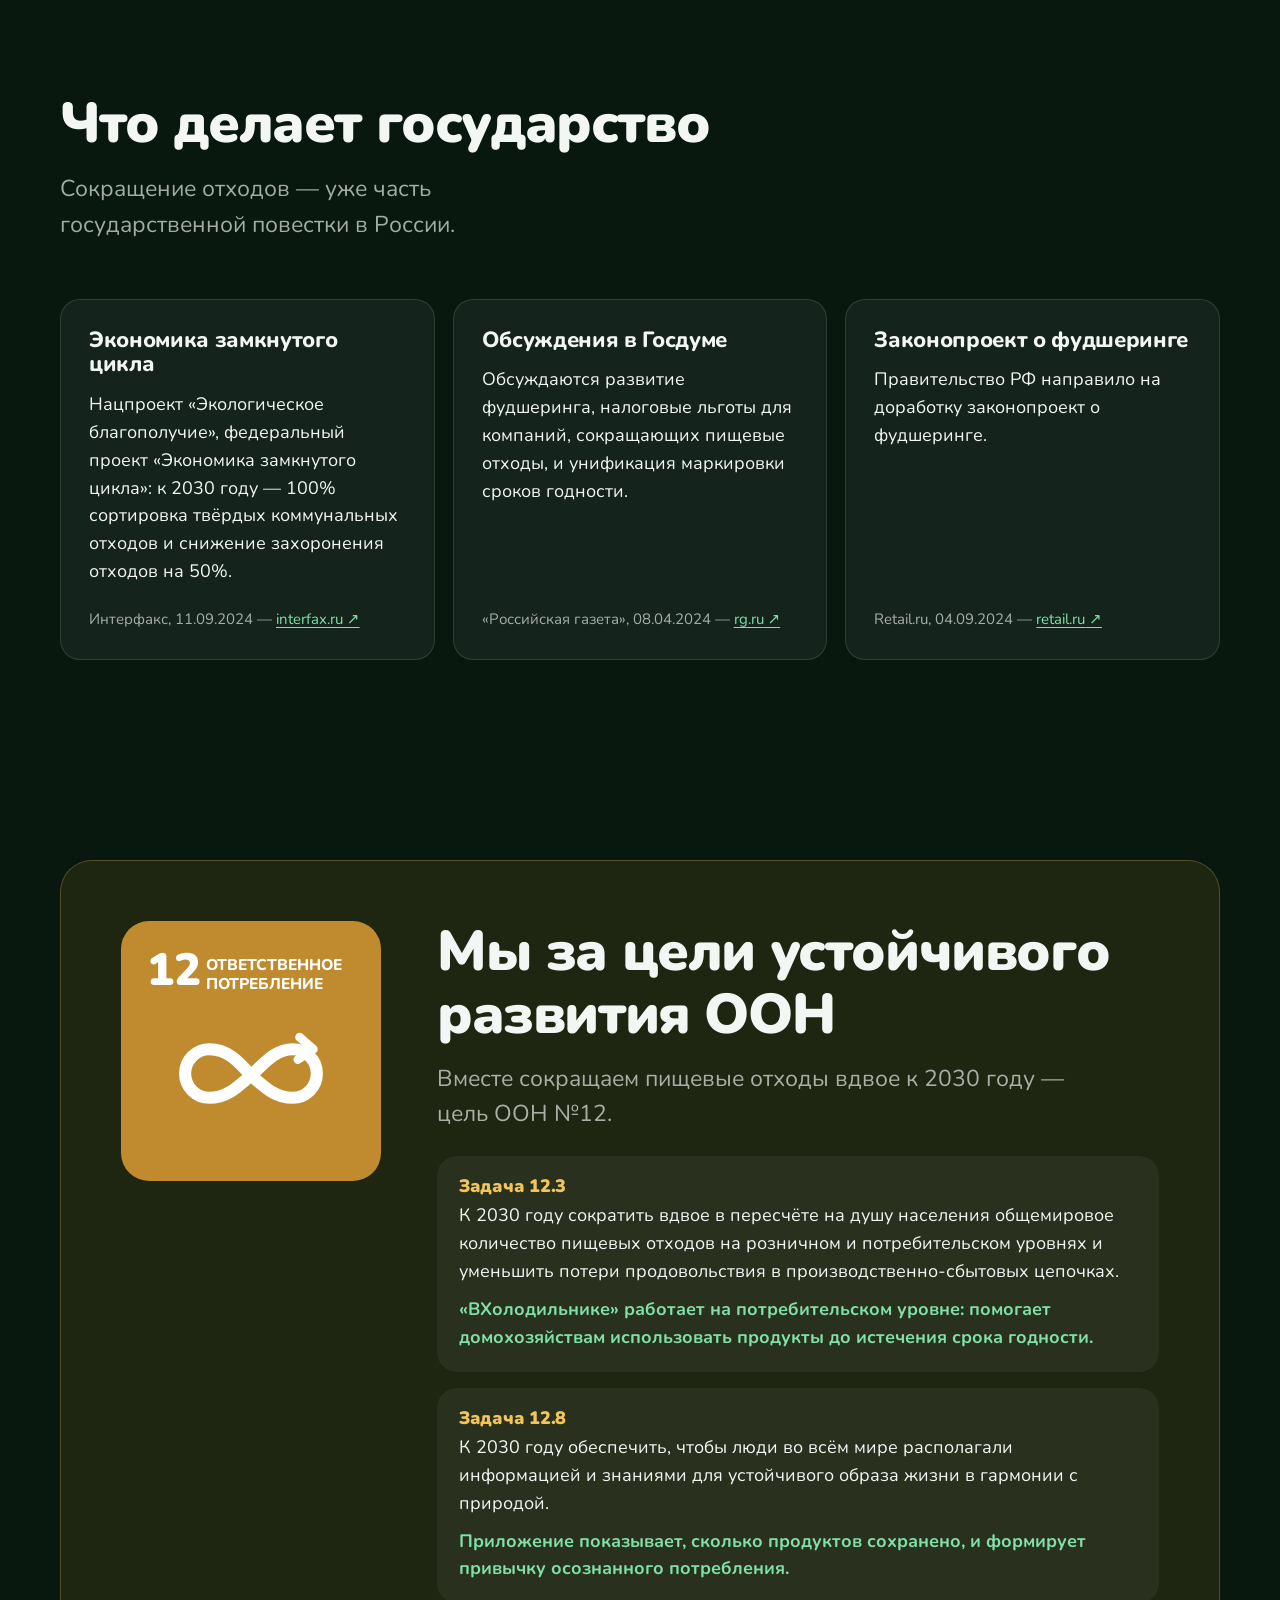
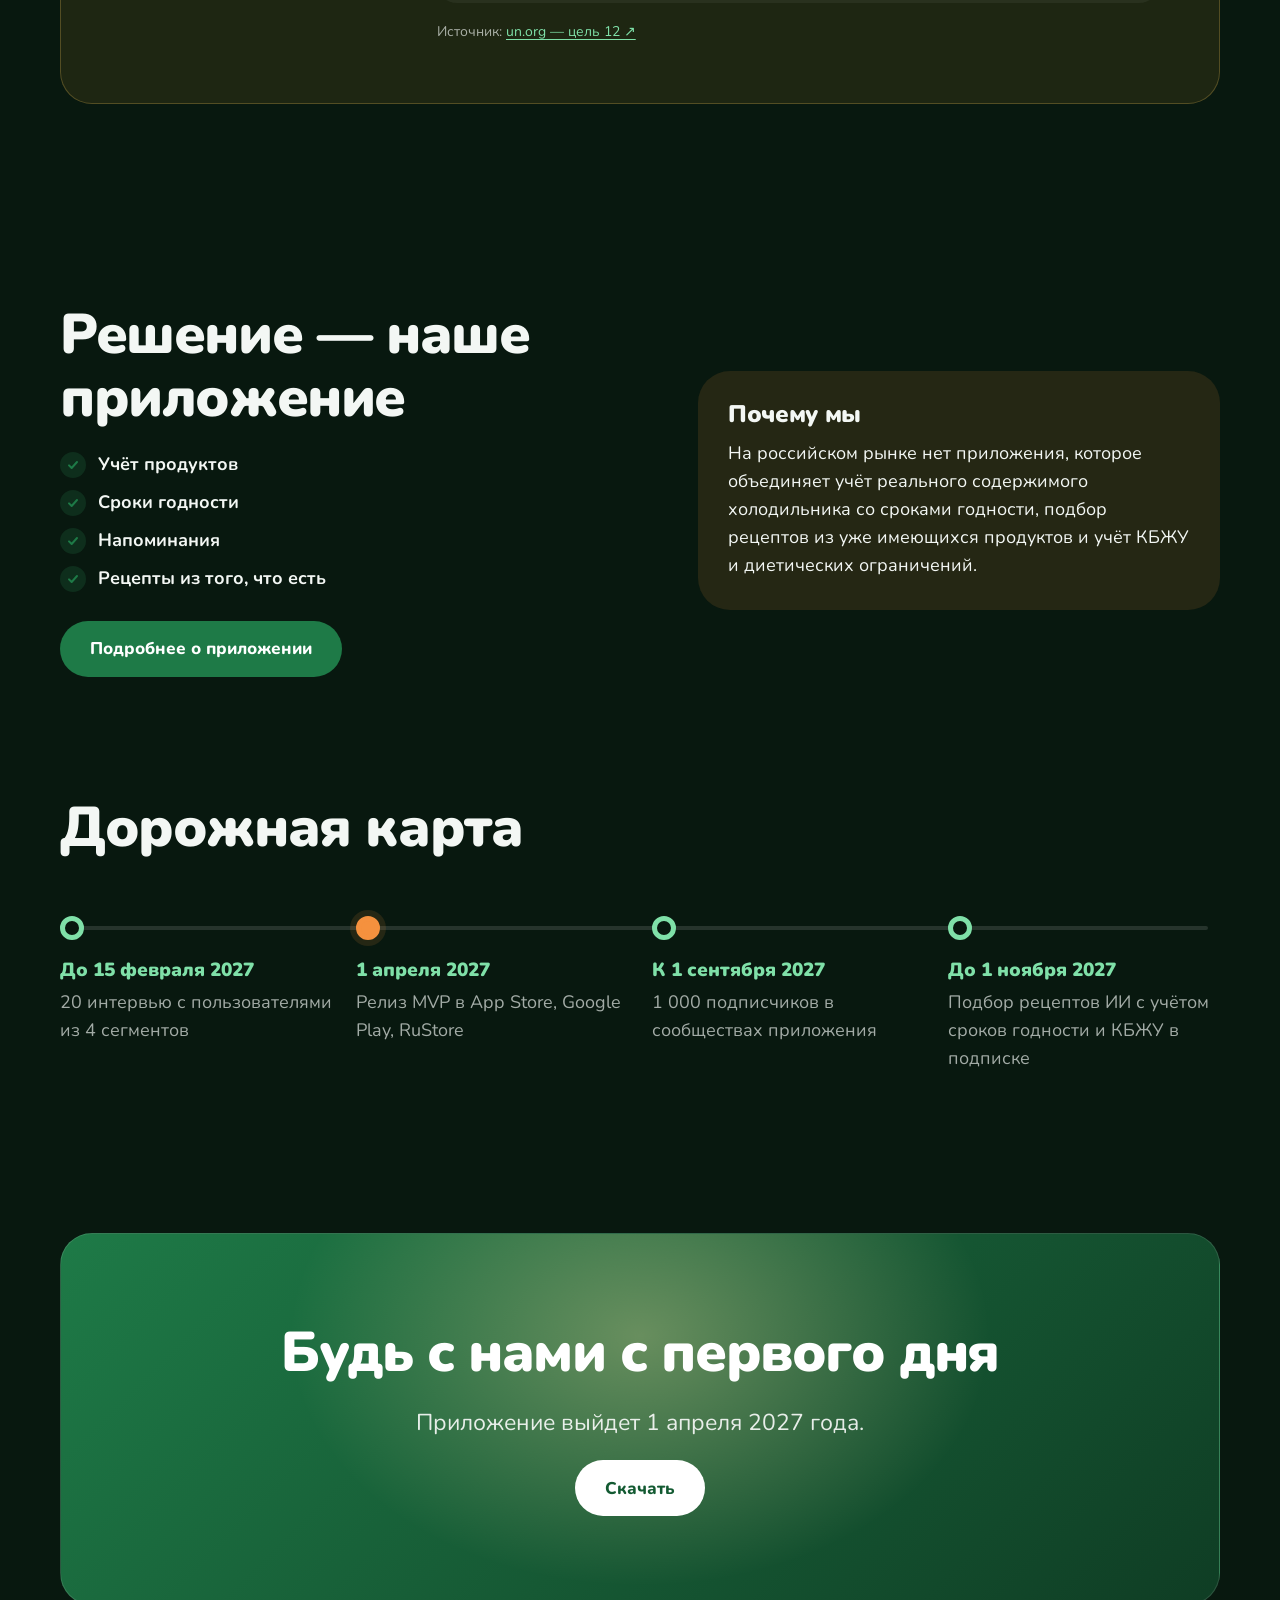
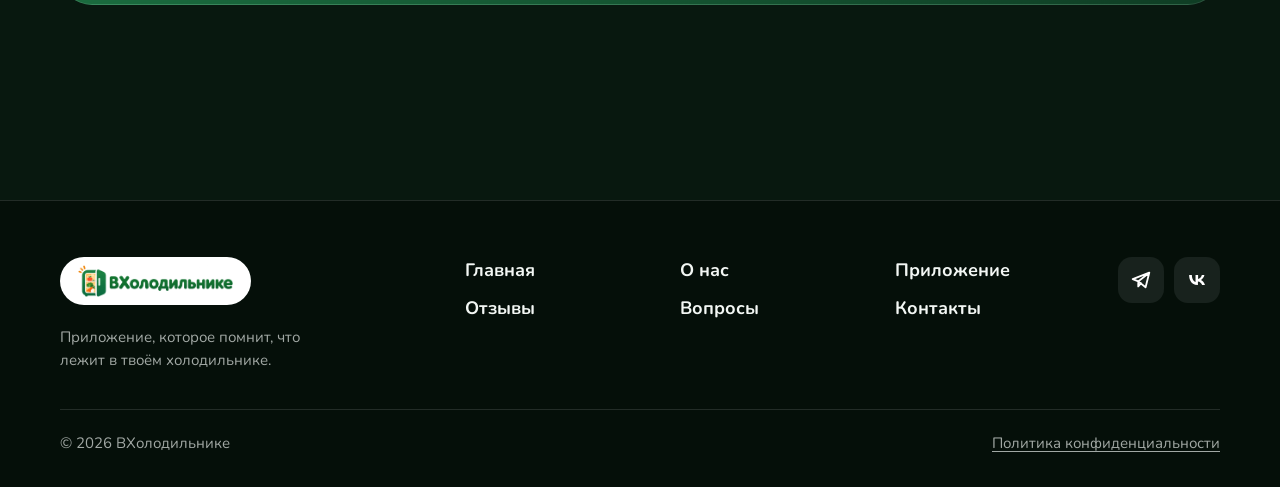
==== commit 417f124c: "Add files via upload" ====
--- a/about.html
+++ b/about.html
@@ -80,7 +80,7 @@
             <div class="fact-num"><span data-count="17.9" data-dec="1">17,9</span>–<span data-count="42">42</span><small>млн тонн в год</small></div>
             <p>Пищевые отходы в России: оценки расходятся.</p>
             <p class="src">17,9 млн т — «Российская газета», 08.04.2024 — <a class="ext" href="https://rg.ru/2024/04/08/ot-markirovki-do-fudsheringa-kak-izvlech-polzu-ot-pishchevyh-othodov.html" target="_blank" rel="noopener">rg.ru</a><br>
-            42 млн т — <span class="placeholder">ссылка на источник будет добавлена</span></p>
+            42 млн т — «Российская газета», 23.06.2026 — <a class="ext" href="https://rg.ru/2026/06/23/ritejlery-predlozhili-sposoby-sokratit-poteri-prodovolstviia-v-rossii.html" target="_blank" rel="noopener">rg.ru</a></p>
           </div>
         </div>
       </div>
--- a/styles.css
+++ b/styles.css
@@ -1056,3 +1056,44 @@
 /* Скрытое поле-ловушка для спам-ботов */
 .hp { position: absolute !important; left: -9999px !important; width: 1px; height: 1px; opacity: 0; }
 .btn:disabled { opacity: .7; cursor: progress; transform: none; }
+
+
+/* Опрос в окне «Скоро в сторах» */
+.modal-survey { width: 100%; }
+.modal-or { margin-top: 6px; font-size: 15px; color: var(--muted); }
+
+/* =========================================================
+   Видео-заставка на главной
+   ========================================================= */
+.vintro {
+  position: fixed; inset: 0; z-index: 300; overflow: hidden;
+  background: #08180f;
+  transition: opacity .6s ease, visibility .6s ease;
+}
+.vintro-video {
+  position: absolute; inset: 0; width: 100%; height: 100%; object-fit: cover;
+  transition: transform .6s ease-in;
+}
+/* мягкая виньетка в цветах сайта, чтобы ролик и сайт выглядели одним целым */
+.vintro-shade {
+  position: absolute; inset: 0; pointer-events: none;
+  background:
+    radial-gradient(120% 90% at 50% 50%, rgba(8, 24, 15, 0) 55%, rgba(8, 24, 15, .65) 100%),
+    linear-gradient(to bottom, rgba(8, 24, 15, .25), rgba(8, 24, 15, 0) 25%, rgba(8, 24, 15, 0) 75%, rgba(8, 24, 15, .45));
+}
+.vintro.is-out { opacity: 0; visibility: hidden; }
+.vintro.is-out .vintro-video { transform: scale(1.12); }
+
+.intro-skip {
+  position: absolute; z-index: 2; right: 20px; bottom: calc(20px + env(safe-area-inset-bottom, 0px));
+  padding: 10px 18px; border-radius: var(--pill);
+  border: 1px solid rgba(255,255,255,.35); background: rgba(8, 24, 15, .45); color: #fff;
+  backdrop-filter: blur(6px); -webkit-backdrop-filter: blur(6px);
+  font: 700 15px var(--font); cursor: pointer;
+}
+.intro-skip:hover { background: rgba(8, 24, 15, .7); }
+
+/* Пока идёт заставка — первый экран ждёт и появляется сразу после неё */
+.intro-on .rise, .intro-on .site-header { animation-play-state: paused; }
+.intro-on body { overflow: hidden; }
+@media (prefers-reduced-motion: reduce) { .vintro { display: none; } }
